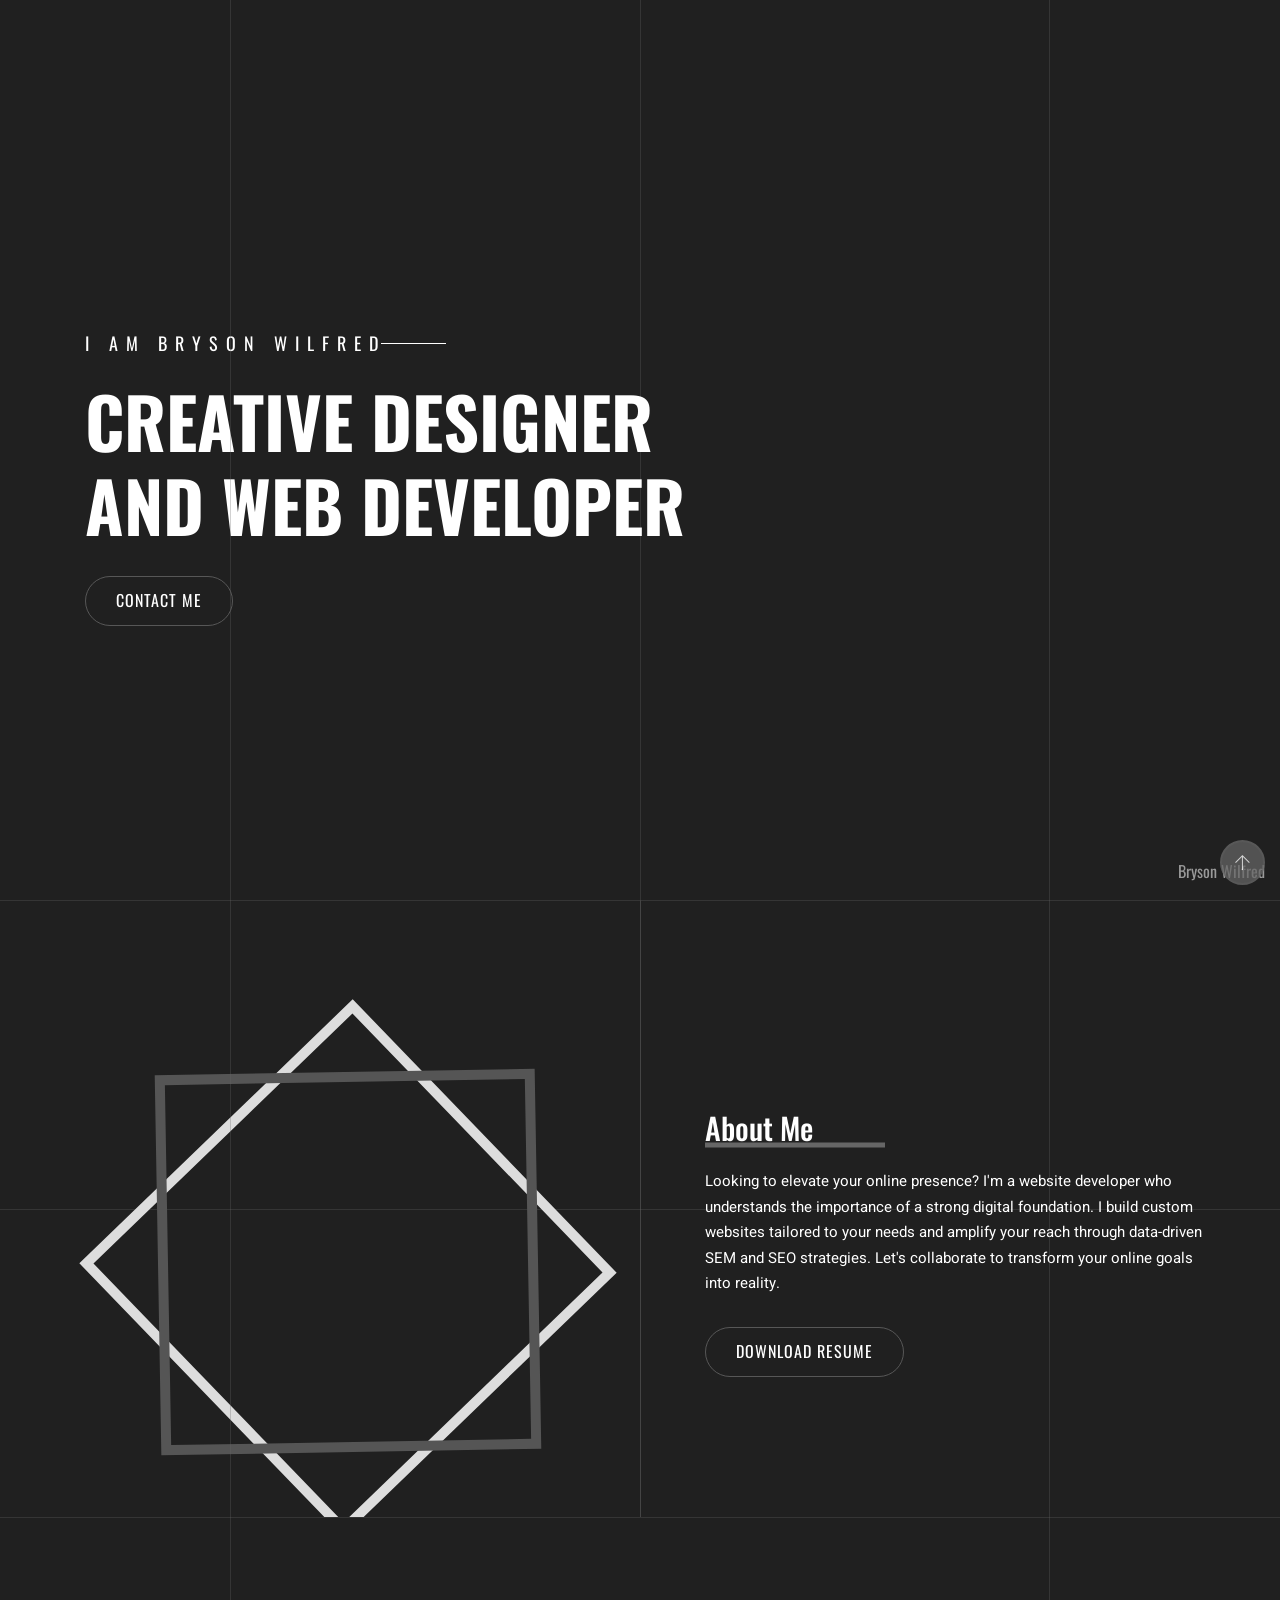
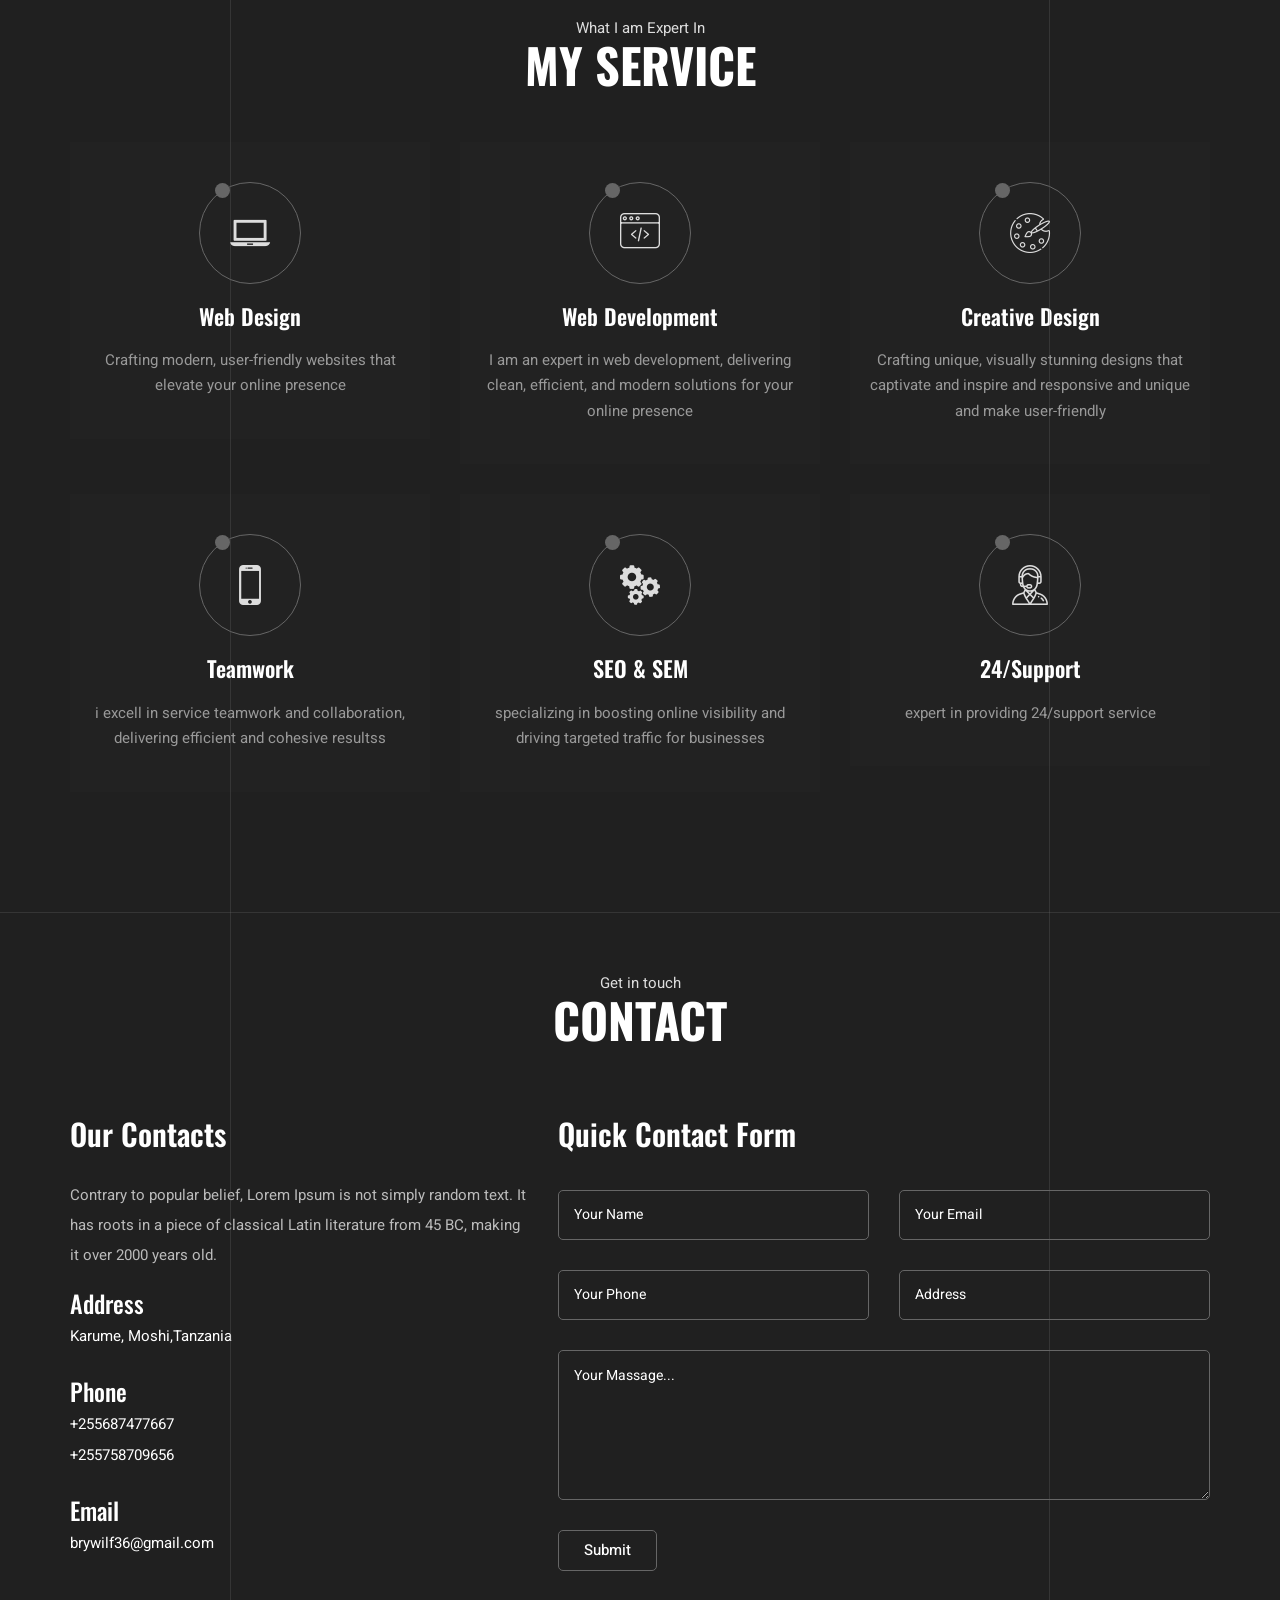
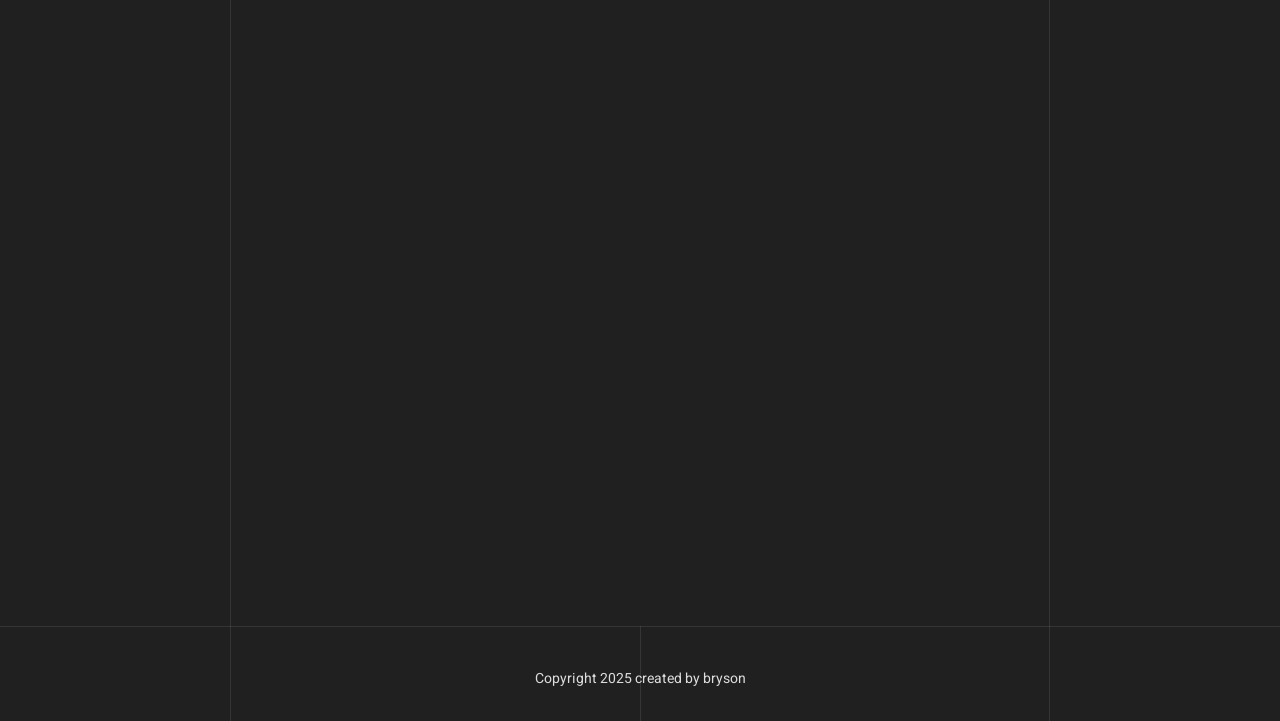
==== index.html @ abb2a500 "Add files via upload" ====
<!DOCTYPE html>
<html lang="en">

<head>
    <!-- Meta Tags -->
    <meta charset="utf-8">
    <meta http-equiv="X-UA-Compatible" content="IE=edge">
    <meta name="viewport" content="width=device-width, initial-scale=1">
    <meta name="author" content="themepresss">

    <!-- Page Title -->
    <title>Bryson Portfolio</title>

    <!-- Icon fonts -->
    <link href="assets/css/themify-icons.css" rel="stylesheet">
    <link href="assets/css/flaticon.css" rel="stylesheet">

    <!-- Bootstrap core CSS -->
    <link href="assets/css/bootstrap.min.css" rel="stylesheet">

    <!-- Plugins for this template -->
    <link href="assets/css/animate.css" rel="stylesheet">
    <link href="assets/css/owl.carousel.css" rel="stylesheet">
    <link href="assets/css/owl.theme.css" rel="stylesheet">
    <link href="assets/css/slick.css" rel="stylesheet">
    <link href="assets/css/slick-theme.css" rel="stylesheet">
    <link href="assets/css/owl.transitions.css" rel="stylesheet">
    <link href="assets/css/jquery.fancybox.css" rel="stylesheet">
    <link href="assets/css/perfect-scrollbar.css" rel="stylesheet">

    <!-- Custom styles for this template -->
    <link href="assets/css/style.css" rel="stylesheet">
    <link href="assets/css/responsive.css" rel="stylesheet">

    <!-- HTML5 shim and Respond.js for IE8 support of HTML5 elements and media queries -->
    <!--[if lt IE 9]>
    <script src="https://oss.maxcdn.com/html5shiv/3.7.3/html5shiv.min.js"></script>
    <script src="https://oss.maxcdn.com/respond/1.4.2/respond.min.js"></script>
    <![endif]-->

</head>

<body>

    <!-- start page-wrapper -->
    <div class="page-wrapper" id="home">
        <!-- start page-loader -->
        <div class="preloader">
            <div class="spinner">
                <div class="dot1"></div>
                <div class="dot2"></div>
            </div>
        </div>
     <!-- end page-loader -->

        <!-- Start header -->
       
               
        <!-- end of header -->


        <!-- start of hero -->
        <section class="hero hero-slider-wrapper hero-style-1">
            <div class="hero-slider">
                <div class="slide">
                    <div class="slider-image">
                        <img src="assets/images/slider/slide-2.jpg" alt class="slider-bg">
                    </div>
                    <div class="container">
                        <div class="row">
                            <div class="col col-md-7 col-sm-10 slide-caption">
                                <div class="slide-subtitle">
                                    <h4>I Am Bryson Wilfred</h4>
                                </div>
                                <div class="slide-title">
                                    <h2>Creative Designer and Web Developer</h2>
                                </div>
                                <div class="btns">
                                    <a href="#contact" class="theme-btn go-contact-area">Contact Me</a>
                                </div>
                            </div>
                        </div>
                    </div>
                </div>
            </div>
            <div class="copy"><p>Bryson Wilfred</p></div>
            <!--<div class="social-links">
                <ul>
                    <li><a href="#"><i class="fab fa-whatsapp"></i></a></li>
                    <li><a href="#"><i class="ti-github"></i></a></li>
                    <li><a href="#"><i class="ti-linkedin"></i></a></li>
                    <li><a href="#"><i class="ti-pinterest"></i></a></li>
                </ul>
            </div>
        -->
        </section>
        <!-- end of hero slider -->
        <!-- about-area start -->
        <div id="about" class="about-area">
            <div class="border"></div>
            <div class="container">
                <div class="about-item">
                    <div class="row">
                        <div class="col-lg-6">
                            <div class="about-img">
                                <img src="assets/images/about/img-1.jpg" alt="">
                            </div>
                        </div>
                        <div class="col-lg-6">
                            <div class="about-content">
                                <h2>About Me</h2>
                                <p>Looking to elevate your online presence? I'm a website developer who understands the importance of a strong digital foundation. I build custom websites tailored to your needs and amplify your reach through data-driven SEM and SEO strategies. Let's collaborate to transform your online goals into reality.</p>
                               
                                <a href="#" class="theme-btn">Download Resume</a>
                            </div>
                        </div>
                    </div>
                </div>
            </div>
        </div>
        <!-- about-area end --> 
        <!-- service-area start -->
        
        <!-- about-area end --> 
        <!-- service-area start -->
        <div id="service" class="service-area section-padding">
            <div class="border"></div>
            <div class="container">
                <div class="col-l2">
                    <div class="section-title section-title2 text-center">
                        <span>What I am Expert In</span>
                        <h2>My Service</h2>
                    </div>
                </div>
                <div class="row">
                    <div class="col-lg-4 col-md-6 col-sm-6">
                        <div class="service-section">
                            <div class="services-wrapper">
                                <div class="services-icon-wrapper services-icon-wrapper">
                                    <div class="service-dot">
                                       <div class="dots"></div>
                                    </div>
                                    <i class="fi flaticon-laptop"></i>
                                </div>
                                <div class="service-content">
                                    <h2>Web Design</h2>
                                    <p> Crafting modern, user-friendly websites that elevate your online presence</p>
                                </div>
                            </div>
                        </div>
                    </div>
                    <div class="col-lg-4 col-md-6 col-sm-6">
                        <div class="service-section">
                            <div class="services-wrapper">
                                <div class="services-icon-wrapper">
                                    <div class="service-dot">
                                       <div class="dots"></div>
                                    </div>
                                    <i class="fi flaticon-web-programming"></i>
                                </div>
                                <div class="service-content">
                                    <h2>Web Development</h2>
                                    <p> I am an expert in web development, delivering clean, efficient, and modern solutions for your online presence</p>
                                </div>
                            </div>
                        </div>
                    </div>
                    <div class="col-lg-4 col-md-6 col-sm-6">
                        <div class="service-section">
                            <div class="services-wrapper">
                                <div class="services-icon-wrapper">
                                    <div class="service-dot">
                                       <div class="dots"></div>
                                    </div>
                                    <i class="fi flaticon-color"></i>
                                </div>
                                <div class="service-content">
                                    <h2>Creative Design</h2>
                                    <p> Crafting unique, visually stunning designs that captivate and inspire and responsive and unique and make user-friendly</p>
                                </div>
                            </div>
                        </div>
                    </div>
                    <div class="col-lg-4 col-md-6 col-sm-6">
                        <div class="service-section">
                            <div class="services-wrapper">
                                <div class="services-icon-wrapper">
                                    <div class="service-dot">
                                       <div class="dots"></div>
                                    </div>
                                    <i class="fi flaticon-smartphone"></i>
                                </div>
                                <div class="service-content">
                                    <h2>Teamwork </h2>
                                    <p> i excell in service teamwork and collaboration, delivering efficient and cohesive resultss</p>
                                </div>
                            </div>
                        </div>
                    </div>
                    <div class="col-lg-4 col-md-6 col-sm-6">
                        <div class="service-section">
                            <div class="services-wrapper">
                                <div class="services-icon-wrapper">
                                    <div class="service-dot">
                                       <div class="dots"></div>
                                    </div>
                                    <i class="fi flaticon-settings-gears"></i>
                                </div>
                                <div class="service-content">
                                    <h2> SEO & SEM</h2>
                                    <p> specializing in boosting online visibility and driving targeted traffic for businesses</p>
                                </div>
                            </div>
                        </div>
                    </div>
                    <div class="col-lg-4 col-md-6 col-sm-6">
                        <div class="service-section">
                            <div class="services-wrapper">
                                <div class="services-icon-wrapper">
                                    <div class="service-dot">
                                       <div class="dots"></div>
                                    </div>
                                    <i class="fi flaticon-support"></i>
                                </div>
                                <div class="service-content">
                                    <h2>24/Support</h2>
                                    <p> expert in providing 24/support service </p>
                                </div>
                            </div>
                        </div>
                    </div>
                </div>
            </div>
        </div>
        <!-- service-area end -->
        <!--Start project area-->  

    
        <!--End project area--> 
        <!-- testimonial-area start -->

        <!-- testimonial-area end -->
        <!-- start pricing-section -->

        <!-- end pricing-section -->
        <!-- start blog-section -->

  
        <!-- end blog-section -->
        <!-- .contact-area start -->
       <div id="contact" class="contact-page-area section-padding go-contact-area">
           <div class="container">
                <div class="col-l2">
                    <div class="section-title section-title2 text-center">
                        <span>Get in touch</span>
                        <h2>CONTACT</h2>
                    </div>
                </div>
                <div class="row">
                    <div class="col-lg-5 col-md-5 col-sm-5">
                        <div class="contact-page-item">
                            <h2>Our Contacts</h2>
                            <p>Contrary to popular belief, Lorem Ipsum is not simply random text. It has roots in a piece of classical Latin literature from 45 BC, making it over 2000 years old.</p>
                            <div class="adress">
                                <h3>Address</h3>
                                <span>Karume, Moshi,Tanzania</span>
                            </div>
                            <div class="phone">
                                <h3>Phone</h3>
                                <span>+255687477667</span>
                                <span>+255758709656</span>
                            </div>
                            <div class="email">
                                <h3>Email</h3>
                                <span>brywilf36@gmail.com</span>
                            </div>
                        </div>
                    </div>
                    <div class="col-lg-7 col-md-7 col-sm-7">
                        <div class="contact-area contact-area-2 contact-area-3">
                            <h2>Quick Contact Form</h2>
                            <div class="contact-form">
                                
                                <form method="post" action="send_email.php" class="contact-validation-active" id="contact-form">
                                    <div class="half-col">
                                        <input type="text" name="name" id="name" class="form-control" placeholder="Your Name">
                                    </div>
                                    <div class="half-col">
                                        <input type="email" name="email" id="email" class="form-control" placeholder="Your Email">
                                    </div>
                                    <div class="half-col">
                                        <input type="text" name="phone" id="phone" class="form-control" placeholder="Your Phone">
                                    </div>
                                    <div class="half-col">
                                        <input type="text" name="address" id="address" class="form-control" placeholder="Address">
                                    </div>
                                    <div>
                                        <textarea class="form-control" name="note"  id="note" placeholder="Your Massage..."></textarea>
                                    </div>
                                    <div class="submit-btn-wrapper">
                                        <button type="submit" class="theme-btn-s3">Submit</button>
                                        <div id="loader">
                                            <i class="fa fa-refresh fa-spin fa-3x fa-fw"></i>
                                        </div>
                                    </div>
                                    <div class="clearfix error-handling-messages">
                                        <div id="success">Thank you</div>
                                        <div id="error"> Error occurred while sending email. Please try again later. </div>
                                    </div>
                                </form>
                            </div>
                        </div>
                    </div>
                </div>
                <div class="row">
                    <div class="col col-xs-12">
                        <div class="contact-map">
                            <iframe src="https://www.google.com/maps/embed?pb=!1m18!1m12!1m3!1d15932.628281824174!2d37.329285299999995!3d-3.31130645!2m3!1f0!2f0!3f0!3m2!1i1024!2i768!4f13.1!3m3!1m2!1s0x18479192e86d77bf%3A0x19ab2cac3f42b6d9!2sCloud%20Digital%20Technology!5e0!3m2!1sen!2stz!4v1742614159042!5m2!1sen!2stz" width="600" height="450" style="border:0;" allowfullscreen="" loading="lazy" referrerpolicy="no-referrer-when-downgrade"></iframe>
                        </div>
                    </div>
                </div>
            </div>
       </div>
       <!-- .contact-page-area end -->
       <!-- footer-area start -->
        <div class="footer-area text-center">
            <div class="container">
                <div class="row">
                    <div class="col-12">
                       <!-- <div class="footer-image">
                            <a href="index.html"><img src="assets/images/logo.png" alt=""></a>
                        </div>
                        -->
                    </div>
                    <div class="col-12">
                       <!-- <div class="footer-menu">
                            <ul class="d-flex " >
                                <li><a href="#"><i class="ti-twitter"></i></a></li>
                                <li><a href="#"><i class="ti-dribbble"></i></a></li>
                                <li><a href="#"><i class="ti-facebook"></i></a></li>
                                <li><a href="#"><i class="ti-linkedin"></i></a></li>
                                <li><a href="#"><i class="ti-skype"></i></a></li>
                            </ul>
                        </div>
                        -->
                    </div>
                    <div class="col-12">
                        <div class="footer-sub">
                            <p><i class="fa fa-copyright"></i>Copyright 2025<span> created by bryson</span></p>
                        </div>
                    </div>
                </div>
            </div>
        </div>
   <!-- footer-area end -->



        
    </div>
    <!-- end of page-wrapper -->



    <!-- All JavaScript files
    ================================================== -->
    <script src="assets/js/jquery.min.js"></script>
    <script src="assets/js/bootstrap.min.js"></script>
    <script src="assets/js/easing-min.js"></script>

    <!-- Plugins for this template -->
    <script src="assets/js/jquery-plugin-collection.js"></script>

    <!-- Custom script for this template -->
    <script src="assets/js/script.js"></script>

</body>

</html>
---- assets/css/themify-icons.css ----
@font-face {
	font-family: 'themify';
	src:url('../fonts/themify9f24.eot?-fvbane');
	src:url('../fonts/themifyd41d.eot?#iefix-fvbane') format('embedded-opentype'),
		url('../fonts/themify9f24.woff?-fvbane') format('woff'),
		url('../fonts/themify9f24.ttf?-fvbane') format('truetype'),
		url('../fonts/themify9f24.svg?-fvbane#themify') format('svg');
	font-weight: normal;
	font-style: normal;
}

[class^="ti-"], [class*=" ti-"] {
	font-family: 'themify';
	speak: none;
	font-style: normal;
	font-weight: normal;
	font-variant: normal;
	text-transform: none;
	line-height: 1;

	/* Better Font Rendering =========== */
	-webkit-font-smoothing: antialiased;
	-moz-osx-font-smoothing: grayscale;
}

.ti-wand:before {
	content: "\e600";
}
.ti-volume:before {
	content: "\e601";
}
.ti-user:before {
	content: "\e602";
}
.ti-unlock:before {
	content: "\e603";
}
.ti-unlink:before {
	content: "\e604";
}
.ti-trash:before {
	content: "\e605";
}
.ti-thought:before {
	content: "\e606";
}
.ti-target:before {
	content: "\e607";
}
.ti-tag:before {
	content: "\e608";
}
.ti-tablet:before {
	content: "\e609";
}
.ti-star:before {
	content: "\e60a";
}
.ti-spray:before {
	content: "\e60b";
}
.ti-signal:before {
	content: "\e60c";
}
.ti-shopping-cart:before {
	content: "\e60d";
}
.ti-shopping-cart-full:before {
	content: "\e60e";
}
.ti-settings:before {
	content: "\e60f";
}
.ti-search:before {
	content: "\e610";
}
.ti-zoom-in:before {
	content: "\e611";
}
.ti-zoom-out:before {
	content: "\e612";
}
.ti-cut:before {
	content: "\e613";
}
.ti-ruler:before {
	content: "\e614";
}
.ti-ruler-pencil:before {
	content: "\e615";
}
.ti-ruler-alt:before {
	content: "\e616";
}
.ti-bookmark:before {
	content: "\e617";
}
.ti-bookmark-alt:before {
	content: "\e618";
}
.ti-reload:before {
	content: "\e619";
}
.ti-plus:before {
	content: "\e61a";
}
.ti-pin:before {
	content: "\e61b";
}
.ti-pencil:before {
	content: "\e61c";
}
.ti-pencil-alt:before {
	content: "\e61d";
}
.ti-paint-roller:before {
	content: "\e61e";
}
.ti-paint-bucket:before {
	content: "\e61f";
}
.ti-na:before {
	content: "\e620";
}
.ti-mobile:before {
	content: "\e621";
}
.ti-minus:before {
	content: "\e622";
}
.ti-medall:before {
	content: "\e623";
}
.ti-medall-alt:before {
	content: "\e624";
}
.ti-marker:before {
	content: "\e625";
}
.ti-marker-alt:before {
	content: "\e626";
}
.ti-arrow-up:before {
	content: "\e627";
}
.ti-arrow-right:before {
	content: "\e628";
}
.ti-arrow-left:before {
	content: "\e629";
}
.ti-arrow-down:before {
	content: "\e62a";
}
.ti-lock:before {
	content: "\e62b";
}
.ti-location-arrow:before {
	content: "\e62c";
}
.ti-link:before {
	content: "\e62d";
}
.ti-layout:before {
	content: "\e62e";
}
.ti-layers:before {
	content: "\e62f";
}
.ti-layers-alt:before {
	content: "\e630";
}
.ti-key:before {
	content: "\e631";
}
.ti-import:before {
	content: "\e632";
}
.ti-image:before {
	content: "\e633";
}
.ti-heart:before {
	content: "\e634";
}
.ti-heart-broken:before {
	content: "\e635";
}
.ti-hand-stop:before {
	content: "\e636";
}
.ti-hand-open:before {
	content: "\e637";
}
.ti-hand-drag:before {
	content: "\e638";
}
.ti-folder:before {
	content: "\e639";
}
.ti-flag:before {
	content: "\e63a";
}
.ti-flag-alt:before {
	content: "\e63b";
}
.ti-flag-alt-2:before {
	content: "\e63c";
}
.ti-eye:before {
	content: "\e63d";
}
.ti-export:before {
	content: "\e63e";
}
.ti-exchange-vertical:before {
	content: "\e63f";
}
.ti-desktop:before {
	content: "\e640";
}
.ti-cup:before {
	content: "\e641";
}
.ti-crown:before {
	content: "\e642";
}
.ti-comments:before {
	content: "\e643";
}
.ti-comment:before {
	content: "\e644";
}
.ti-comment-alt:before {
	content: "\e645";
}
.ti-close:before {
	content: "\e646";
}
.ti-clip:before {
	content: "\e647";
}
.ti-angle-up:before {
	content: "\e648";
}
.ti-angle-right:before {
	content: "\e649";
}
.ti-angle-left:before {
	content: "\e64a";
}
.ti-angle-down:before {
	content: "\e64b";
}
.ti-check:before {
	content: "\e64c";
}
.ti-check-box:before {
	content: "\e64d";
}
.ti-camera:before {
	content: "\e64e";
}
.ti-announcement:before {
	content: "\e64f";
}
.ti-brush:before {
	content: "\e650";
}
.ti-briefcase:before {
	content: "\e651";
}
.ti-bolt:before {
	content: "\e652";
}
.ti-bolt-alt:before {
	content: "\e653";
}
.ti-blackboard:before {
	content: "\e654";
}
.ti-bag:before {
	content: "\e655";
}
.ti-move:before {
	content: "\e656";
}
.ti-arrows-vertical:before {
	content: "\e657";
}
.ti-arrows-horizontal:before {
	content: "\e658";
}
.ti-fullscreen:before {
	content: "\e659";
}
.ti-arrow-top-right:before {
	content: "\e65a";
}
.ti-arrow-top-left:before {
	content: "\e65b";
}
.ti-arrow-circle-up:before {
	content: "\e65c";
}
.ti-arrow-circle-right:before {
	content: "\e65d";
}
.ti-arrow-circle-left:before {
	content: "\e65e";
}
.ti-arrow-circle-down:before {
	content: "\e65f";
}
.ti-angle-double-up:before {
	content: "\e660";
}
.ti-angle-double-right:before {
	content: "\e661";
}
.ti-angle-double-left:before {
	content: "\e662";
}
.ti-angle-double-down:before {
	content: "\e663";
}
.ti-zip:before {
	content: "\e664";
}
.ti-world:before {
	content: "\e665";
}
.ti-wheelchair:before {
	content: "\e666";
}
.ti-view-list:before {
	content: "\e667";
}
.ti-view-list-alt:before {
	content: "\e668";
}
.ti-view-grid:before {
	content: "\e669";
}
.ti-uppercase:before {
	content: "\e66a";
}
.ti-upload:before {
	content: "\e66b";
}
.ti-underline:before {
	content: "\e66c";
}
.ti-truck:before {
	content: "\e66d";
}
.ti-timer:before {
	content: "\e66e";
}
.ti-ticket:before {
	content: "\e66f";
}
.ti-thumb-up:before {
	content: "\e670";
}
.ti-thumb-down:before {
	content: "\e671";
}
.ti-text:before {
	content: "\e672";
}
.ti-stats-up:before {
	content: "\e673";
}
.ti-stats-down:before {
	content: "\e674";
}
.ti-split-v:before {
	content: "\e675";
}
.ti-split-h:before {
	content: "\e676";
}
.ti-smallcap:before {
	content: "\e677";
}
.ti-shine:before {
	content: "\e678";
}
.ti-shift-right:before {
	content: "\e679";
}
.ti-shift-left:before {
	content: "\e67a";
}
.ti-shield:before {
	content: "\e67b";
}
.ti-notepad:before {
	content: "\e67c";
}
.ti-server:before {
	content: "\e67d";
}
.ti-quote-right:before {
	content: "\e67e";
}
.ti-quote-left:before {
	content: "\e67f";
}
.ti-pulse:before {
	content: "\e680";
}
.ti-printer:before {
	content: "\e681";
}
.ti-power-off:before {
	content: "\e682";
}
.ti-plug:before {
	content: "\e683";
}
.ti-pie-chart:before {
	content: "\e684";
}
.ti-paragraph:before {
	content: "\e685";
}
.ti-panel:before {
	content: "\e686";
}
.ti-package:before {
	content: "\e687";
}
.ti-music:before {
	content: "\e688";
}
.ti-music-alt:before {
	content: "\e689";
}
.ti-mouse:before {
	content: "\e68a";
}
.ti-mouse-alt:before {
	content: "\e68b";
}
.ti-money:before {
	content: "\e68c";
}
.ti-microphone:before {
	content: "\e68d";
}
.ti-menu:before {
	content: "\e68e";
}
.ti-menu-alt:before {
	content: "\e68f";
}
.ti-map:before {
	content: "\e690";
}
.ti-map-alt:before {
	content: "\e691";
}
.ti-loop:before {
	content: "\e692";
}
.ti-location-pin:before {
	content: "\e693";
}
.ti-list:before {
	content: "\e694";
}
.ti-light-bulb:before {
	content: "\e695";
}
.ti-Italic:before {
	content: "\e696";
}
.ti-info:before {
	content: "\e697";
}
.ti-infinite:before {
	content: "\e698";
}
.ti-id-badge:before {
	content: "\e699";
}
.ti-hummer:before {
	content: "\e69a";
}
.ti-home:before {
	content: "\e69b";
}
.ti-help:before {
	content: "\e69c";
}
.ti-headphone:before {
	content: "\e69d";
}
.ti-harddrives:before {
	content: "\e69e";
}
.ti-harddrive:before {
	content: "\e69f";
}
.ti-gift:before {
	content: "\e6a0";
}
.ti-game:before {
	content: "\e6a1";
}
.ti-filter:before {
	content: "\e6a2";
}
.ti-files:before {
	content: "\e6a3";
}
.ti-file:before {
	content: "\e6a4";
}
.ti-eraser:before {
	content: "\e6a5";
}
.ti-envelope:before {
	content: "\e6a6";
}
.ti-download:before {
	content: "\e6a7";
}
.ti-direction:before {
	content: "\e6a8";
}
.ti-direction-alt:before {
	content: "\e6a9";
}
.ti-dashboard:before {
	content: "\e6aa";
}
.ti-control-stop:before {
	content: "\e6ab";
}
.ti-control-shuffle:before {
	content: "\e6ac";
}
.ti-control-play:before {
	content: "\e6ad";
}
.ti-control-pause:before {
	content: "\e6ae";
}
.ti-control-forward:before {
	content: "\e6af";
}
.ti-control-backward:before {
	content: "\e6b0";
}
.ti-cloud:before {
	content: "\e6b1";
}
.ti-cloud-up:before {
	content: "\e6b2";
}
.ti-cloud-down:before {
	content: "\e6b3";
}
.ti-clipboard:before {
	content: "\e6b4";
}
.ti-car:before {
	content: "\e6b5";
}
.ti-calendar:before {
	content: "\e6b6";
}
.ti-book:before {
	content: "\e6b7";
}
.ti-bell:before {
	content: "\e6b8";
}
.ti-basketball:before {
	content: "\e6b9";
}
.ti-bar-chart:before {
	content: "\e6ba";
}
.ti-bar-chart-alt:before {
	content: "\e6bb";
}
.ti-back-right:before {
	content: "\e6bc";
}
.ti-back-left:before {
	content: "\e6bd";
}
.ti-arrows-corner:before {
	content: "\e6be";
}
.ti-archive:before {
	content: "\e6bf";
}
.ti-anchor:before {
	content: "\e6c0";
}
.ti-align-right:before {
	content: "\e6c1";
}
.ti-align-left:before {
	content: "\e6c2";
}
.ti-align-justify:before {
	content: "\e6c3";
}
.ti-align-center:before {
	content: "\e6c4";
}
.ti-alert:before {
	content: "\e6c5";
}
.ti-alarm-clock:before {
	content: "\e6c6";
}
.ti-agenda:before {
	content: "\e6c7";
}
.ti-write:before {
	content: "\e6c8";
}
.ti-window:before {
	content: "\e6c9";
}
.ti-widgetized:before {
	content: "\e6ca";
}
.ti-widget:before {
	content: "\e6cb";
}
.ti-widget-alt:before {
	content: "\e6cc";
}
.ti-wallet:before {
	content: "\e6cd";
}
.ti-video-clapper:before {
	content: "\e6ce";
}
.ti-video-camera:before {
	content: "\e6cf";
}
.ti-vector:before {
	content: "\e6d0";
}
.ti-themify-logo:before {
	content: "\e6d1";
}
.ti-themify-favicon:before {
	content: "\e6d2";
}
.ti-themify-favicon-alt:before {
	content: "\e6d3";
}
.ti-support:before {
	content: "\e6d4";
}
.ti-stamp:before {
	content: "\e6d5";
}
.ti-split-v-alt:before {
	content: "\e6d6";
}
.ti-slice:before {
	content: "\e6d7";
}
.ti-shortcode:before {
	content: "\e6d8";
}
.ti-shift-right-alt:before {
	content: "\e6d9";
}
.ti-shift-left-alt:before {
	content: "\e6da";
}
.ti-ruler-alt-2:before {
	content: "\e6db";
}
.ti-receipt:before {
	content: "\e6dc";
}
.ti-pin2:before {
	content: "\e6dd";
}
.ti-pin-alt:before {
	content: "\e6de";
}
.ti-pencil-alt2:before {
	content: "\e6df";
}
.ti-palette:before {
	content: "\e6e0";
}
.ti-more:before {
	content: "\e6e1";
}
.ti-more-alt:before {
	content: "\e6e2";
}
.ti-microphone-alt:before {
	content: "\e6e3";
}
.ti-magnet:before {
	content: "\e6e4";
}
.ti-line-double:before {
	content: "\e6e5";
}
.ti-line-dotted:before {
	content: "\e6e6";
}
.ti-line-dashed:before {
	content: "\e6e7";
}
.ti-layout-width-full:before {
	content: "\e6e8";
}
.ti-layout-width-default:before {
	content: "\e6e9";
}
.ti-layout-width-default-alt:before {
	content: "\e6ea";
}
.ti-layout-tab:before {
	content: "\e6eb";
}
.ti-layout-tab-window:before {
	content: "\e6ec";
}
.ti-layout-tab-v:before {
	content: "\e6ed";
}
.ti-layout-tab-min:before {
	content: "\e6ee";
}
.ti-layout-slider:before {
	content: "\e6ef";
}
.ti-layout-slider-alt:before {
	content: "\e6f0";
}
.ti-layout-sidebar-right:before {
	content: "\e6f1";
}
.ti-layout-sidebar-none:before {
	content: "\e6f2";
}
.ti-layout-sidebar-left:before {
	content: "\e6f3";
}
.ti-layout-placeholder:before {
	content: "\e6f4";
}
.ti-layout-menu:before {
	content: "\e6f5";
}
.ti-layout-menu-v:before {
	content: "\e6f6";
}
.ti-layout-menu-separated:before {
	content: "\e6f7";
}
.ti-layout-menu-full:before {
	content: "\e6f8";
}
.ti-layout-media-right-alt:before {
	content: "\e6f9";
}
.ti-layout-media-right:before {
	content: "\e6fa";
}
.ti-layout-media-overlay:before {
	content: "\e6fb";
}
.ti-layout-media-overlay-alt:before {
	content: "\e6fc";
}
.ti-layout-media-overlay-alt-2:before {
	content: "\e6fd";
}
.ti-layout-media-left-alt:before {
	content: "\e6fe";
}
.ti-layout-media-left:before {
	content: "\e6ff";
}
.ti-layout-media-center-alt:before {
	content: "\e700";
}
.ti-layout-media-center:before {
	content: "\e701";
}
.ti-layout-list-thumb:before {
	content: "\e702";
}
.ti-layout-list-thumb-alt:before {
	content: "\e703";
}
.ti-layout-list-post:before {
	content: "\e704";
}
.ti-layout-list-large-image:before {
	content: "\e705";
}
.ti-layout-line-solid:before {
	content: "\e706";
}
.ti-layout-grid4:before {
	content: "\e707";
}
.ti-layout-grid3:before {
	content: "\e708";
}
.ti-layout-grid2:before {
	content: "\e709";
}
.ti-layout-grid2-thumb:before {
	content: "\e70a";
}
.ti-layout-cta-right:before {
	content: "\e70b";
}
.ti-layout-cta-left:before {
	content: "\e70c";
}
.ti-layout-cta-center:before {
	content: "\e70d";
}
.ti-layout-cta-btn-right:before {
	content: "\e70e";
}
.ti-layout-cta-btn-left:before {
	content: "\e70f";
}
.ti-layout-column4:before {
	content: "\e710";
}
.ti-layout-column3:before {
	content: "\e711";
}
.ti-layout-column2:before {
	content: "\e712";
}
.ti-layout-accordion-separated:before {
	content: "\e713";
}
.ti-layout-accordion-merged:before {
	content: "\e714";
}
.ti-layout-accordion-list:before {
	content: "\e715";
}
.ti-ink-pen:before {
	content: "\e716";
}
.ti-info-alt:before {
	content: "\e717";
}
.ti-help-alt:before {
	content: "\e718";
}
.ti-headphone-alt:before {
	content: "\e719";
}
.ti-hand-point-up:before {
	content: "\e71a";
}
.ti-hand-point-right:before {
	content: "\e71b";
}
.ti-hand-point-left:before {
	content: "\e71c";
}
.ti-hand-point-down:before {
	content: "\e71d";
}
.ti-gallery:before {
	content: "\e71e";
}
.ti-face-smile:before {
	content: "\e71f";
}
.ti-face-sad:before {
	content: "\e720";
}
.ti-credit-card:before {
	content: "\e721";
}
.ti-control-skip-forward:before {
	content: "\e722";
}
.ti-control-skip-backward:before {
	content: "\e723";
}
.ti-control-record:before {
	content: "\e724";
}
.ti-control-eject:before {
	content: "\e725";
}
.ti-comments-smiley:before {
	content: "\e726";
}
.ti-brush-alt:before {
	content: "\e727";
}
.ti-youtube:before {
	content: "\e728";
}
.ti-vimeo:before {
	content: "\e729";
}
.ti-twitter:before {
	content: "\e72a";
}
.ti-time:before {
	content: "\e72b";
}
.ti-tumblr:before {
	content: "\e72c";
}
.ti-skype:before {
	content: "\e72d";
}
.ti-share:before {
	content: "\e72e";
}
.ti-share-alt:before {
	content: "\e72f";
}
.ti-rocket:before {
	content: "\e730";
}
.ti-pinterest:before {
	content: "\e731";
}
.ti-new-window:before {
	content: "\e732";
}
.ti-microsoft:before {
	content: "\e733";
}
.ti-list-ol:before {
	content: "\e734";
}
.ti-linkedin:before {
	content: "\e735";
}
.ti-layout-sidebar-2:before {
	content: "\e736";
}
.ti-layout-grid4-alt:before {
	content: "\e737";
}
.ti-layout-grid3-alt:before {
	content: "\e738";
}
.ti-layout-grid2-alt:before {
	content: "\e739";
}
.ti-layout-column4-alt:before {
	content: "\e73a";
}
.ti-layout-column3-alt:before {
	content: "\e73b";
}
.ti-layout-column2-alt:before {
	content: "\e73c";
}
.ti-instagram:before {
	content: "\e73d";
}
.ti-google:before {
	content: "\e73e";
}
.ti-github:before {
	content: "\e73f";
}
.ti-flickr:before {
	content: "\e740";
}
.ti-facebook:before {
	content: "\e741";
}
.ti-dropbox:before {
	content: "\e742";
}
.ti-dribbble:before {
	content: "\e743";
}
.ti-apple:before {
	content: "\e744";
}
.ti-android:before {
	content: "\e745";
}
.ti-save:before {
	content: "\e746";
}
.ti-save-alt:before {
	content: "\e747";
}
.ti-yahoo:before {
	content: "\e748";
}
.ti-wordpress:before {
	content: "\e749";
}
.ti-vimeo-alt:before {
	content: "\e74a";
}
.ti-twitter-alt:before {
	content: "\e74b";
}
.ti-tumblr-alt:before {
	content: "\e74c";
}
.ti-trello:before {
	content: "\e74d";
}
.ti-stack-overflow:before {
	content: "\e74e";
}
.ti-soundcloud:before {
	content: "\e74f";
}
.ti-sharethis:before {
	content: "\e750";
}
.ti-sharethis-alt:before {
	content: "\e751";
}
.ti-reddit:before {
	content: "\e752";
}
.ti-pinterest-alt:before {
	content: "\e753";
}
.ti-microsoft-alt:before {
	content: "\e754";
}
.ti-linux:before {
	content: "\e755";
}
.ti-jsfiddle:before {
	content: "\e756";
}
.ti-joomla:before {
	content: "\e757";
}
.ti-html5:before {
	content: "\e758";
}
.ti-flickr-alt:before {
	content: "\e759";
}
.ti-email:before {
	content: "\e75a";
}
.ti-drupal:before {
	content: "\e75b";
}
.ti-dropbox-alt:before {
	content: "\e75c";
}
.ti-css3:before {
	content: "\e75d";
}
.ti-rss:before {
	content: "\e75e";
}
.ti-rss-alt:before {
	content: "\e75f";
}
---- assets/css/flaticon.css ----
/*
  	Flaticon icon font: Flaticon
  	Creation date: 28/01/2019 13:25
  	*/
@font-face {
  font-family: "Flaticon";
  src: url("../fonts/Flaticon.eot");
  src: url("../fonts/Flaticond41d.eot?#iefix") format("embedded-opentype"),
       url("../fonts/Flaticon.woff") format("woff"),
       url("../fonts/Flaticon.ttf") format("truetype"),
       url("../fonts/Flaticon.svg#Flaticon") format("svg");
  font-weight: normal;
  font-style: normal;
}

@media screen and (-webkit-min-device-pixel-ratio:0) {
  @font-face {
    font-family: "Flaticon";
    src: url("../fonts/Flaticon.svg#Flaticon") format("svg");
  }
}

[class^="flaticon-"]:before, [class*=" flaticon-"]:before,
[class^="flaticon-"]:after, [class*=" flaticon-"]:after {
    font-family: Flaticon;
    font-size: 40px;
    font-style: normal;
}

.flaticon-laptop:before { content: "\f100"; }
.flaticon-web-programming:before { content: "\f101"; }
.flaticon-color:before { content: "\f102"; }
.flaticon-smartphone:before { content: "\f103"; }
.flaticon-settings-gears:before { content: "\f104"; }
.flaticon-support:before { content: "\f105"; }
.flaticon-placeholder:before { content: "\f106"; }
.flaticon-call:before { content: "\f107"; }
.flaticon-letter:before { content: "\f108"; }
.flaticon-left-quote:before { content: "\f109"; }
.flaticon-right-quote:before { content: "\f10a"; }
.flaticon-quotation-mark:before { content: "\f10b"; }
.flaticon-play-button:before { content: "\f10c"; }
---- assets/css/perfect-scrollbar.css ----
/*
 * Container style
 */
.ps {
  overflow: hidden !important;
  overflow-anchor: none;
  -ms-overflow-style: none;
  touch-action: auto;
  -ms-touch-action: auto;
}

/*
 * Scrollbar rail styles
 */
.ps__rail-x {
  display: none;
  opacity: 0;
  transition: background-color .2s linear, opacity .2s linear;
  -webkit-transition: background-color .2s linear, opacity .2s linear;
  height: 15px;
  /* there must be 'bottom' or 'top' for ps__rail-x */
  bottom: 0px;
  /* please don't change 'position' */
  position: absolute;
}

.ps__rail-y {
  display: none;
  opacity: 0;
  transition: background-color .2s linear, opacity .2s linear;
  -webkit-transition: background-color .2s linear, opacity .2s linear;
  width: 15px;
  /* there must be 'right' or 'left' for ps__rail-y */
  right: 0;
  /* please don't change 'position' */
  position: absolute;
}

.ps--active-x > .ps__rail-x,
.ps--active-y > .ps__rail-y {
  display: block;
  background-color: transparent;
}

.ps:hover > .ps__rail-x,
.ps:hover > .ps__rail-y,
.ps--focus > .ps__rail-x,
.ps--focus > .ps__rail-y,
.ps--scrolling-x > .ps__rail-x,
.ps--scrolling-y > .ps__rail-y {
  opacity: 0.6;
}

.ps .ps__rail-x:hover,
.ps .ps__rail-y:hover,
.ps .ps__rail-x:focus,
.ps .ps__rail-y:focus,
.ps .ps__rail-x.ps--clicking,
.ps .ps__rail-y.ps--clicking {
  background-color: #eee;
  opacity: 0.9;
}

/*
 * Scrollbar thumb styles
 */
.ps__thumb-x {
  background-color: #aaa;
  border-radius: 6px;
  transition: background-color .2s linear, height .2s ease-in-out;
  -webkit-transition: background-color .2s linear, height .2s ease-in-out;
  height: 6px;
  /* there must be 'bottom' for ps__thumb-x */
  bottom: 2px;
  /* please don't change 'position' */
  position: absolute;
}

.ps__thumb-y {
  background-color: #aaa;
  border-radius: 6px;
  transition: background-color .2s linear, width .2s ease-in-out;
  -webkit-transition: background-color .2s linear, width .2s ease-in-out;
  width: 6px;
  /* there must be 'right' for ps__thumb-y */
  right: 2px;
  /* please don't change 'position' */
  position: absolute;
}

.ps__rail-x:hover > .ps__thumb-x,
.ps__rail-x:focus > .ps__thumb-x,
.ps__rail-x.ps--clicking .ps__thumb-x {
  background-color: #999;
  height: 11px;
}

.ps__rail-y:hover > .ps__thumb-y,
.ps__rail-y:focus > .ps__thumb-y,
.ps__rail-y.ps--clicking .ps__thumb-y {
  background-color: #999;
  width: 11px;
}

/* MS supports */
@supports (-ms-overflow-style: none) {
  .ps {
    overflow: auto !important;
  }
}

@media screen and (-ms-high-contrast: active), (-ms-high-contrast: none) {
  .ps {
    overflow: auto !important;
  }
}
---- assets/css/style.css ----
/*============================================================
[Master Stylesheet]
Theme Name:     Payra
Version:        1.0.0
Author:         themepresss
URL:            https://themeforest.net/user/themepresss
=========================================================*/
/*=======================================================
TABLE OF CONTENTS:

0.1  Theme Reset Style
0.2  header-style
0.3  hero slider
0.4  hero-style-1
0.5  about-area
0.6  service-area
0.7  protfolio-section
0.8  testimonial-area
0.9  pricing-section
1.0  blog-section
1.1  contact-area
1.2  footer-area


/*---------------------------
	Fonts
----------------------------*/
@import url("https://fonts.googleapis.com/css?family=Heebo:300,400,500|Oswald:300,400,500,700");
/*--------------------------------------------------------------
#0.1    Theme Reset Style
--------------------------------------------------------------*/
html {
  font-size: 15px;
}

body {
  font-family: "Heebo", sans-serif;
  background-color: #202020;
  font-size: 15px;
  font-size: 1rem;
  -webkit-font-smoothing: antialiased;
  overflow-x: hidden;
}

@media (max-width: 767px) {
  body {
    font-size: 14px;
  }
}

p {
  color: #999;
  line-height: 1.7em;
}

h1,
h2,
h3,
h4,
h5,
h6 {
  font-family: "Oswald", sans-serif;
  color: #2a2a2a;
}

ul {
  padding-left: 0;
  margin: 0;
}

a {
  text-decoration: none;
  -webkit-transition: all 0.2s;
  -moz-transition: all 0.2s;
  -o-transition: all 0.2s;
  -ms-transition: all 0.2s;
  transition: all 0.2s;
}

a:hover,
a:focus {
  text-decoration: none;
}

img {
  max-width: 100%;
}

.owl-carousel .owl-item img {
  width: auto;
}

button:focus {
  outline: none;
}

/*--------------------------------------------------------------
#0.2   Global Elements
--------------------------------------------------------------*/
.page-wrapper {
  position: relative;
  overflow: hidden;
}
.border{
  position: absolute;
  left: 50%;
  top: 0;
  width: 1px;
  height: 100%;
  background:rgba(102,102,102,.3);
  z-index: -1;
}
.page-wrapper:before{
  content: "";
  position: absolute;
  left: 18%;
  top: 0;
  width: 1px;
  height: 100%;
  background:rgba(102,102,102,.3);
  z-index: 99;
}
.page-wrapper:after{
  content: "";
  position: absolute;
  right: 18%;
  top: 0;
  width: 1px;
  height: 100%;
  background:rgba(102,102,102,.3);
}
.box-style {
  padding: 0 60px;
}

@media (max-width: 1199px) {
  .box-style {
    padding: 0 35px;
  }
}

@media (max-width: 991px) {
  .box-style {
    padding: 0 20px;
  }
}

@media (max-width: 767px) {
  .box-style {
    padding: 0 10px;
  }
}

.wow {
  visibility: hidden;
}

.fi:before {
  margin: 0;
}

.section-padding {
  padding: 100px 0;
}

@media (max-width: 991px) {
  .section-padding {
    padding: 100px 0;
  }
}

@media (max-width: 767px) {
  .section-padding {
    padding: 90px 0;
  }
}

.mr-bt-0 {
  margin-bottom: 0 !important;
}

.section-title h2 {
    font-size: 48px;
    font-size: 3.2rem;
    font-weight: bold;
    position: relative;
    text-transform: uppercase;
    margin: 0.31em 0 0;
    color: ;
    color: #fff;
    margin-bottom: 50px;
    margin-top: 0;
}

.section-title span {
    color: #ddd;
    margin-bottom: 10px;
}



.theme-btn{
  font-family: "Oswald", sans-serif;
  height: 50px;
  line-height: 47px;
  font-size: 16px;
  font-size: 1.06667rem;
  color: #fff;
  border: 1px solid rgba(102,102,102,.8);
  padding: 0 30px;
  text-transform: uppercase;
  letter-spacing: 1px;
  display: inline-block;
  border-radius: 50px;
  -webkit-transition: all 0.3s;
  -moz-transition: all 0.3s;
  -o-transition: all 0.3s;
  -ms-transition: all 0.3s;
  transition: all 0.3s;
}
.theme-btn:hover{
  background: #ddd;
  color:#333;
}
/*** back to top **/
.back-to-top {
  background-color: rgba(102, 102, 102, 0.9);
  width: 45px;
  height: 45px;
  line-height: 45px;
  border: 2px solid #666;
  border-radius: 45px;
  text-align: center;
  display: none;
  position: fixed;
  z-index: 999;
  right: 15px;
  bottom: 15px;
  -webkit-transition: all 0.2s;
  -moz-transition: all 0.2s;
  -o-transition: all 0.2s;
  -ms-transition: all 0.2s;
  transition: all 0.2s;
}

@media (max-width: 991px) {
  .back-to-top {
    width: 35px;
    height: 35px;
    line-height: 35px;
  }
}

.back-to-top:hover {
  background-color: #333;
}

.back-to-top i {
  font-size: 18px;
  font-size: 1.125rem;
  color: #fff;
  position: absolute;
  left: 50%;
  top: 50%;
  -webkit-transform: translate(-50%, -50%);
  -moz-transform: translate(-50%, -50%);
  -o-transform: translate(-50%, -50%);
  -ms-transform: translate(-50%, -50%);
  transform: translate(-50%, -50%);
}

/*--------------------------------------------------------------
 header
--------------------------------------------------------------*/
.site-header {
  /* navigation open and close btn hide for width screen */
  /* style for navigation less than 992px */
  /*navbar collaps less then 992px*/
  /*** cart-search-contact ***/
}

.site-header .navigation {
  background-color: transparent;
  margin-bottom: 0;
  border: 0;
  -webkit-border-radius: 0;
  -moz-border-radius: 0;
  -o-border-radius: 0;
  -ms-border-radius: 0;
  border-radius: 0;
}

.site-header .navigation > .container {
  position: relative;
}

.site-header .navigation .navbar-brand {
    height: auto;
    padding: 9px 15px 8px;
}

.site-header #navbar {
  font-family: "Oswald", sans-serif;
  text-transform: uppercase;
  -webkit-transition: all 0.5s;
  -moz-transition: all 0.5s;
  -o-transition: all 0.5s;
  -ms-transition: all 0.5s;
  transition: all 0.5s;
  /*** mega-menu style ***/
}

.site-header #navbar > ul li a:focus {
  text-decoration: none;
}

@media screen and (min-width: 992px) {
  .site-header #navbar {
    /*** hover effect ***/
  }
  .site-header #navbar li {
    position: relative;
  }
  .site-header #navbar > ul > li > a {
    font-size: 16px;
    font-size: 1.06667rem;
  }
  .site-header #navbar > ul .sub-menu {
    background-color: #fff;
    width: 250px;
    border-top: 2px solid #ddd;
    position: absolute;
    left: 0;
    top: 130%;
    z-index: 10;
    visibility: hidden;
    opacity: 0;
    -webkit-transition: all 0.3s;
    -moz-transition: all 0.3s;
    -o-transition: all 0.3s;
    -ms-transition: all 0.3s;
    transition: all 0.3s;
  }
  .site-header #navbar > ul > li .sub-menu li {
    border-bottom: 1px solid #ececec;
  }
  .site-header #navbar > ul > li .sub-menu a {
    font-size: 15px;
    font-size: 1rem;
    display: block;
    padding: 12px 20px;
  }
  .site-header #navbar > ul > li > .sub-menu .sub-menu {
    left: 110%;
    top: 0;
  }
  .site-header #navbar > ul > li > .sub-menu > .menu-item-has-children > a {
    position: relative;
  }
  .site-header #navbar > ul > li > .sub-menu > .menu-item-has-children > a:before {
    font-family: "themify";
    content: "\e64b";
    font-size: 11px;
    font-size: 0.73333rem;
    position: absolute;
    right: 15px;
    top: 50%;
    -webkit-transform: translateY(-50%);
    -moz-transform: translateY(-50%);
    -o-transform: translateY(-50%);
    -ms-transform: translateY(-50%);
    transform: translateY(-50%);
  }
  .site-header #navbar > ul > li:hover > .sub-menu {
    top: 100%;
    visibility: visible;
    opacity: 1;
  }
  .site-header #navbar .sub-menu > li:hover > .sub-menu {
    left: 100%;
    visibility: visible;
    opacity: 1;
  }
}

@media (max-width: 991px) {
  .site-header #navbar > ul > li a {
    display: block;
    font-size: 14px;
    font-size: 0.93333rem;
  }
  .site-header #navbar > ul > li .sub-menu li {
    border-bottom: 1px solid #e6e6e6;
  }
  .site-header #navbar > ul .sub-menu > li:last-child {
    border-bottom: 0;
  }
  .site-header #navbar > ul > li > .sub-menu a {
    padding: 8px 15px 8px 45px;
  }
  .site-header #navbar > ul > li > .sub-menu .sub-menu a {
    padding: 8px 15px 8px 65px;
  }
  .site-header #navbar > ul .menu-item-has-children > a {
    position: relative;
  }
  .site-header #navbar > ul .menu-item-has-children > a:before {
    font-family: "themify";
    content: "\e64b";
    font-size: 11px;
    font-size: 0.73333rem;
    position: absolute;
    right: 15px;
    top: 50%;
    -webkit-transform: translateY(-50%);
    -moz-transform: translateY(-50%);
    -o-transform: translateY(-50%);
    -ms-transform: translateY(-50%);
    transform: translateY(-50%);
  }
}

@media screen and (min-width: 992px) {
  .site-header #navbar {
    /*** hover effect ***/
  }
  .site-header #navbar .has-mega-menu {
    position: static;
  }
  .site-header #navbar .mega-menu,
  .site-header #navbar .half-mega-menu {
    background-color: #fff;
    padding: 20px;
    border-top: 2px solid #ddd;
    position: absolute;
    right: 0;
    top: 120%;
    z-index: 10;
    visibility: hidden;
    opacity: 0;
    -webkit-transition: all 0.3s;
    -moz-transition: all 0.3s;
    -o-transition: all 0.3s;
    -ms-transition: all 0.3s;
    transition: all 0.3s;
  }
  .site-header #navbar .mega-menu {
    width: 1140px;
    right: 15px;
  }
  .site-header #navbar .half-mega-menu {
    width: 585px;
  }
  .site-header #navbar .mega-menu-box-title {
    font-size: 14px;
    font-size: 0.93333rem;
    text-transform: uppercase;
    font-weight: bold;
    display: block;
    padding-bottom: 7px;
    margin-bottom: 7px;
    border-bottom: 1px solid #e6e6e6;
  }
  .site-header #navbar .mega-menu-list-holder li a {
    font-size: 14px;
    font-size: 0.93333rem;
    display: block;
    padding: 7px 8px;
    margin-left: -8px;
  }
  .site-header #navbar .has-mega-menu:hover > ul {
    top: 100%;
    visibility: visible;
    opacity: 1;
  }
}

@media (max-width: 1199px) {
  .site-header #navbar > ul .mega-menu {
    width: 950px;
    right: 15px;
  }
  .site-header #navbar > ul .half-mega-menu {
    width: 485px;
  }
}

@media (max-width: 991px) {
  .site-header #navbar > ul .mega-menu,
  .site-header #navbar > ul .half-mega-menu {
    width: auto;
  }
  .site-header #navbar > ul .mega-menu .row,
  .site-header #navbar > ul .half-mega-menu .row {
    margin: 0;
  }
  .site-header #navbar .mega-menu-content > .row > .col {
    margin-bottom: 25px;
  }
}

@media (max-width: 991px) {
  .site-header #navbar .mega-menu .mega-menu-list-holder a {
    padding: 5px 15px 5px 40px;
  }
  .site-header #navbar .mega-menu .mega-menu-box-title {
    font-size: 14px;
    font-size: 0.93333rem;
    text-transform: uppercase;
    display: block;
    border-bottom: 1px dotted #b3b3b3;
    padding: 0 0 4px 5px;
    margin: 0 25px 8px 25px;
  }
}

@media screen and (min-width: 992px) {
  .site-header .navbar-header .open-btn {
    display: none;
  }
  .site-header #navbar .close-navbar {
    display: none;
  }
}

@media (max-width: 991px) {
  .site-header {
    /* class for show hide navigation */
  }
  .site-header .container {
    width: 100%;
  }
.site-header .navbar-header button {
    background-color: #000;
    width: 40px;
    height: 35px;
    border: 0;
    padding: 5px 10px;
    -webkit-border-radius: 3px;
    -moz-border-radius: 3px;
    -o-border-radius: 3px;
    -ms-border-radius: 3px;
    border-radius: 3px;
    outline: 0;
    position: absolute;
    right: 15px;
    top: 6px;
    z-index: 20;
}
  .site-header .navbar-header button span {
    background-color: #fff;
    display: block;
    height: 2px;
    margin-bottom: 5px;
  }
  .site-header .navbar-header button span:last-child {
    margin: 0;
  }
  .site-header #navbar {
    background: #fff;
    display: block !important;
    width: 280px;
    height: 100% !important;
    margin: 0;
    padding: 0;
    border-left: 1px solid #cccccc;
    border-right: 1px solid #cccccc;
    position: fixed;
    right: -300px;
    top: 0;
    z-index: 100;
  }
  .site-header #navbar ul a {
    color: #000;
  }
  .site-header #navbar ul a:hover,
  .site-header #navbar ul li.current a {
    color: #ddd;
  }
  .site-header #navbar .navbar-nav {
    height: 100%;
    overflow: auto;
  }
.site-header #navbar .close-navbar {
    background-color: #000;
    width: 40px;
    height: 40px;
    color: #fff;
    border: 0;
    -webkit-border-radius: 50%;
    -moz-border-radius: 50%;
    -o-border-radius: 50%;
    -ms-border-radius: 50%;
    border-radius: 50%;
    outline: none;
    position: absolute;
    left: -18px;
    top: 10px;
    z-index: 112;
}

  .site-header #navbar > ul > li > a {
    padding: 10px 15px 10px 35px;
  }
  .site-header .slideInn {
    right: 0 !important;
  }
}

@media (max-width: 767px) {
  .site-header .navbar-header .navbar-brand {
    font-size: 24px;
  }
  .site-header #navbar .navbar-nav {
    margin: 0;
  }
}

@media (max-width: 991px) {
  .site-header .navbar-collapse.collapse {
    display: none;
  }
  .site-header .navbar-collapse.collapse.in {
    display: block;
  }
  .site-header .navbar-header .collapse,
  .site-header .navbar-toggle {
    display: block;
  }
  .site-header .navbar-header {
    float: none;
  }
  .site-header .navbar-right {
    float: none;
  }
  .site-header .navbar-nav {
    float: none;
  }
  .site-header .navbar-nav > li {
    float: none;
  }
}


/*******************************************
0.2	header-style 1
*******************************************/
.header-style-1 {
  /*** .cart-search-contact ***/
}

@media screen and (min-width: 992px) {
.header-style-1 {
    position: absolute;
    width: 100%;
    z-index: 99;
    border-bottom: 1px solid rgba(102,102,102,.3);
}
  .header-style-1 ul {
    list-style: none;
  }
  .header-style-1 .navigation-holder {
    background: #191919;
    width: 500px;
    height: 100% !important;
    padding: 65px 55px;
    position: fixed;
    right: -520px;
    top: 0;
    z-index: 99999;
  }
  .header-style-1 .navigation-holder > ul {
    float: none;
    height: 100%;
    overflow: auto;
  }
  .header-style-1 #navbar > ul {
    width: 100%;
    height: 100%;
  }
  .header-style-1 #navbar > ul > li {
    float: none;
  }
  .header-style-1 #navbar > ul li a {
    text-transform: uppercase;
  }
  .header-style-1 #navbar > ul li a,
  .header-style-1 #navbar > ul > li .sub-menu a {
    font-size: 16px;
    font-size: 1.06667rem;
    color: #fff;
    padding: 15px;
  }
  .header-style-1 #navbar > ul > li .sub-menu a {
    text-transform: none;
    font-weight: 300;
  }
  .header-style-1 #navbar > ul > li .sub-menu a:hover {
    color: #ddd;
  }
  .header-style-1 #navbar > ul li a {
    padding: 20px 15px;
  }
  .header-style-1 #navbar > ul .sub-menu {
    background-color: transparent;
    width: auto;
    height: 0;
    border-top: 0;
    position: static;
    left: 0;
    top: 0;
    z-index: 10;
    visibility: hidden;
    opacity: 0;
    padding-left: 20px;
    -webkit-transition: all 0.3s;
    -moz-transition: all 0.3s;
    -o-transition: all 0.3s;
    -ms-transition: all 0.3s;
    transition: all 0.3s;
  }
  .header-style-1 #navbar > ul .sub-menu.open-submenu {
    height: auto !important;
    visibility: visible !important;
    opacity: 1 !important;
  }
  .header-style-1 #navbar > ul > li .sub-menu li {
    border-bottom: 0;
  }
  .header-style-1 #navbar > ul > li:hover > .sub-menu {
    top: auto;
    visibility: hidden;
    opacity: 0;
  }
  .header-style-1 #navbar > ul .sub-menu > li:hover > .sub-menu {
    left: auto;
    visibility: hidden;
    opacity: 0;
  }
.header-style-1 .close-navbar-2 {
    background-color: #000;
    width: 40px;
    height: 40px;
    color: #fff;
    border: 0;
    border-radius: 50%;
    outline: none;
    position: absolute;
    left: -18px;
    top: 10px;
    z-index: 20;
}
  .header-style-1 #navbar > ul .menu-item-has-children > a:before {
    font-family: "themify";
    content: "\e64b";
    font-size: 11px;
    font-size: 0.6875rem;
    position: absolute;
    right: 15px;
    top: 50%;
    -webkit-transform: translateY(-50%);
    -moz-transform: translateY(-50%);
    -o-transform: translateY(-50%);
    -ms-transform: translateY(-50%);
    transform: translateY(-50%);
  }
}

@media (max-width: 991px) {
  .header-style-1 .close-navbar-2 {
    display: none;
  }
}

.header-style-1 .navigation {
  padding: 12px 0;
}

@media (max-width: 767px) {
  .header-style-1 .navigation {
    padding: 0;
  }
}

.header-style-1 .menu-info {
  position: absolute;
  left: 50%;
  top: 50%;
  -webkit-transform: translate(-50%, -50%);
  -moz-transform: translate(-50%, -50%);
  -o-transform: translate(-50%, -50%);
  -ms-transform: translate(-50%, -50%);
  transform: translate(-50%, -50%);
}

@media (max-width: 767px) {
  .header-style-1 .menu-info {
    display: none;
  }
}

.header-style-1 .menu-info ul {
  overflow: hidden;
  list-style: none;
}

.header-style-1 .menu-info ul li {
  font-size: 18px;
  font-size: 1.2rem;
  padding-bottom: 2px;
  float: left;
  line-height: 1em;
}

@media (max-width: 991px) {
  .header-style-1 .menu-info ul li {
    font-size: 16px;
    font-size: 1.06667rem;
    padding-bottom: 2px;
  }
}

.header-style-1 .menu-info ul > li + li {
  margin-left: 35px;
}

@media (max-width: 991px) {
  .header-style-1 .menu-info ul > li + li {
    margin-left: 25px;
  }
}

.header-style-1 .menu-info ul .fi {
  position: relative;
  top: 3px;
  display: inline-block;
  padding-right: 3px;
}

@media (max-width: 991px) {
  .header-style-1 .menu-info ul .fi {
    top: 2px;
  }
}

.header-style-1 .menu-info ul .fi:before {
  font-size: 22px;
  font-size: 1.46667rem;
  color: #ddd;
}

@media (max-width: 991px) {
  .header-style-1 .menu-info ul .fi:before {
    font-size: 20px;
    font-size: 1.33333rem;
  }
}

.header-style-1 .menu-open-btn-holder {
  background-color: #191919;
  width: 45px;
  height: 45px;
  position: absolute;
  right: 15px;
  top: 22px;
}

@media (max-width: 991px) {
  .header-style-1 .menu-open-btn-holder {
    display: none;
  }
}

.header-style-1 .menu-open-btn-holder button {
  background: transparent;
  width: 100%;
  height: 100%;
  border: 0;
  outline: 0;
}

.header-style-1 .menu-open-btn-holder button span {
  background-color: #fff;
  width: 27px;
  height: 2px;
  position: absolute;
  top: 12px;
  left: 9px;
}

.header-style-1 .menu-open-btn-holder button > span:nth-child(2) {
  top: 22px;
}

.header-style-1 .menu-open-btn-holder button > span:nth-child(3) {
  width: 18px;
  top: 32px;
}

@media (max-width: 991px) {
  .header-style-1 .navbar-header button {
    top: 25px;
  }
}


.header-style-1 .navigation-holder.open-navigation-menu {
  right: 0;
}

.header-style-1 a img{
    width: 100%;
}
.header-style-1 .home a {
    position: relative;
    width: 100%;
    transition: all .5s;
}
.header-style-1 .home a:before,
.header-style-1 .about a:before,
.header-style-1 .service a:before,
.header-style-1 .protfolio a:before,
.header-style-1 .contact a:before,
.header-style-1 .blog a:before{
  position: absolute;
  left: 09;
  top: 0;
  width: 100%;
  height: 100%;
  background: #000;
  content: "";
  z-index: 99;
  display: flex;
  justify-content: center;
  flex-direction: column;
  text-align: center;
  opacity: 0;
  transition: all .5s;
}
.header-style-1 .home a:after,
.header-style-1 .about a:after,
.header-style-1 .service a:after,
.header-style-1 .protfolio a:after,
.header-style-1 .contact a:after,
.header-style-1 .blog a:after{
    position: absolute;
    left: 09;
    top: 0;
    width: 100%;
    height: 100%;
    content: "Home";
    display: flex;
    justify-content: center;
    flex-direction: column;
    text-align: center;
    font-size: 40px;
    color: #fff;
    z-index: 999;
    opacity: 0;
    transition: all .5s;
}
.header-style-1 .blog a:after{
  content: "blog";
}
.header-style-1 .about a:after{
  content: "About Me";
}
.header-style-1 .service a:after{
  content: "Service";
}
.header-style-1 .protfolio a:after{
  content: "Protfolio";
}
.header-style-1 .contact a:after{
  content: "contact";
}
.header-style-1 .home a:hover:after,
.header-style-1 .about a:hover:after,
.header-style-1 .service a:hover:after,
.header-style-1 .protfolio a:hover:after,
.header-style-1 .contact a:hover:after,
.header-style-1 .blog a:hover:after{
  opacity: 1;
}
.header-style-1 .home a:hover:before,
.header-style-1 .about a:hover:before,
.header-style-1 .service a:hover:before,
.header-style-1 .protfolio a:hover:before,
.header-style-1 .contact a:hover:before,
.header-style-1 .blog a:hover:before{
  opacity: .9;
}
.nav>li>a {
    padding: 0;
}
.header-style-1 #navbar > ul li a {
     padding: 0; 
     margin-bottom: 20px;
}
.header-style-2{
  position: relative;
}
/*--------------------------------------------------------------
0.3	hero slider
--------------------------------------------------------------*/
.hero {
  position: relative;
  height: 100vh;
}

@media (max-width: 767px) {
  .hero {
    min-height: 420px;
  }
}

.hero .slide {
  height: 100vh;
  position: relative;
  background-repeat: no-repeat;
  position: relative;
}

@media (max-width: 767px) {
  .hero .slide {
    min-height: 420px;
  }
}

.hero .slide .slider-bg {
  display: none;
}

.hero .slide:focus {
  outline: none;
}

.hero .slide .slider-image {
  width: 100%;
  height: 100%;
  position: absolute;
  left: 0;
  top: 0;
}

.hero .slide .container {
  height: 100%;
  display: table;
  position: relative;
  z-index: 2;
}

@media (max-width: 767px) {
  .hero .slide .container {
    padding: 0;
  }
}

.hero .slide .row {
  display: table-cell;
  vertical-align: middle;
}

.hero .slide .slider-bg {
  display: none;
}

.hero .slide:focus {
  outline: none;
}

.hero .slide .slider-image {
  width: 100%;
  height: 100%;
  position: absolute;
  left: 0;
  top: 0;
}

.hero .slide .container {
  height: 100%;
  display: table;
  position: relative;
  z-index: 2;
}

@media (max-width: 767px) {
  .hero .slide .container {
    padding: 0;
  }
}

.hero .slide .row {
  display: table-cell;
  vertical-align: middle;
}


.hero .copy {
  font-family: "Oswald", sans-serif;
  width: 100%;
  font-size: 16px;
  color: #fff;
  text-align: right;
  position: absolute;
  bottom:5px;
  right: 15px;
}

@media (max-width: 991px) {
  .hero .pagi-info {
    font-size: 20px;
    font-size: 1.33333rem;
  }
}

@media (max-width: 767px) {
  .hero .pagi-info {
    display: none;
  }
}

.hero .social-links {
    width: auto;
    position: absolute;
    left: 15px;
    bottom: 15px;
}

@media (max-width: 1300px) {
  .hero .social-links {
    left: 25px;
  }
}

@media (max-width: 850px) {
  .hero .social-links {
    display: none;
  }
}

.hero .social-links:before {
  content: "";
  width: 1px;
  height: 50px;
  background: rgba(125, 125, 125, 0.4);
  position: absolute;
  left: 8px;
  top: -70px;
}

.hero .social-links:after {
  font-family: "Oswald", sans-serif;
  color: #888;
  content: "SOCIAL";
  position: absolute;
  left: -28px;
  top: -135px;
  letter-spacing: 5px;
  -webkit-transform: rotate(-90deg);
  -ms-transform: rotate(-90deg);
  transform: rotate(-90deg);
}

.hero .social-links ul {
  list-style: none;
}

.hero .social-links ul > li + li {
  margin-top: 10px;
}

.hero .social-links li a {
  font-size: 14px;
  font-size: 0.93333rem;
  color: #fff;
}

.hero .social-links li a:hover {
  color: #ddd;
}

.hero .slide-caption > div {
  overflow: hidden;
}
.hero .hero-slider .slick-current .slider-image {
  -webkit-animation: kenburn 25s 2s alternate infinite;
  -animation: kenburn 25s 2s alternate infinite;
}
.hero .slide-caption {
  padding-top: 60px;
}


.hero .slide-caption > div * {
  -webkit-animation: fadeOutLeft 1.5s both;
  animation: fadeOutLeft 1.5s both;
}

.hero .slide-caption > div.slide-title * {
  -webkit-animation-delay: 0s;
  animation-delay: 0s;
}

.hero .slide-caption > div.slide-subtitle * {
  -webkit-animation-delay: 0s;
  animation-delay: 0s;
}

.hero .slide-caption > div.btns * {
  -webkit-animation-delay: 0s;
  animation-delay: 0s;
}

.hero .hero-slider .slick-current .slide-caption > div * {
  -webkit-animation-name: fadeInLeft;
  animation-name: fadeInLeft;
}

.hero .hero-slider .slick-current .slide-caption > div.slide-title * {
  -webkit-animation-delay: 0.5s;
  animation-delay: 0.5s;
}

.hero .hero-slider .slick-current .slide-caption > div.slide-subtitle * {
  -webkit-animation-delay: 1s;
  animation-delay: 1s;
}

.hero .hero-slider .slick-current .slide-caption > div.btns * {
  -webkit-animation-delay: 1.5s;
  animation-delay: 1.5s;
}

/*==================================================
0.4  hero-style-1
====================================================*/

.hero-style-1{
  height: 100vh;
  min-height: 850px;
}


.hero-style-1 .slide {
  height:100vh;
  min-height: 850px;
}

.hero-style-1 .slide-subtitle h4{
  font-size: 18px;
  font-size: 1.2rem;
  font-weight: 400;
  text-transform: uppercase;
  letter-spacing: 8px;
  color: #fff;
  margin: 0;
  position: relative;
}

@media (max-width: 991px) {
  .hero-style-1 .slide-subtitle h4 {
    font-size: 16px;
    font-size: 1.06667rem;
  }
}

@media (max-width: 767px) {
  .hero-style-1 .slide-subtitle h4{
    font-size: 14px;
    font-size: 0.93333rem;
    letter-spacing: 4px;
  }
}


.hero-style-1 .slide-title h2 {
    font-size: 70px;
    font-size: 4.66667rem;
    font-weight: bold;
    line-height: 1.2em;
    text-transform: uppercase;
    color: #fff;
    margin-bottom: 30px;
}

.hero-style-1 .slide-subtitle {
    margin-bottom: 0;
}
.hero-style-1 .slide-subtitle h4{
    position: relative;
    margin-bottom: 0;
    display: inline-block;
}

.hero-style-1 .slide-subtitle h4:before {
    content: "";
    position: absolute;
    right: -60px;
    top: 9px;
    width: 65px;
    height: 1px;
    background: #fff;
    transition: all .3s;
}

.hero-style-1 .slide-caption:hover h4:before{
  right: -80px;
}
@media (max-width: 1199px) {
  .hero-style-1 .slide-title h2 {
    font-size: 60px;
    font-size: 4rem;
  }
}

@media (max-width: 991px) {
  .hero-style-1 .slide-title h2{
    font-size: 50px;
    font-size: 3.33333rem;
  }
}

@media (max-width: 767px) {
  .hero-style-1 .slide-title h2 {
    font-size: 40px;
    font-size: 2.66667rem;
  }
}


@-webkit-keyframes kenburn {
  from {
    -webkit-transform: scale3d(1, 1, 1);
    transform: scale3d(1, 1, 1);
  }
  to {
    -webkit-transform: scale3d(1.3, 1.3, 1.3);
    transform: scale3d(1.3, 1.3, 1.3);
  }
}

@keyframes kenburn {
  from {
    -webkit-transform: scale3d(1, 1, 1);
    transform: scale3d(1, 1, 1);
  }
  to {
    -webkit-transform: scale3d(1.3, 1.3, 1.3);
    transform: scale3d(1.3, 1.3, 1.3);
  }
}
.sticky-header {
  width: 100%;
  position: fixed;
  left: 0;
  top: -400px;
  z-index: 9999;
  opacity: 0;
  visibility: hidden;
  -webkit-transition: all 1s;
  -moz-transition: all 1s;
  -o-transition: all 1s;
  -ms-transition: all 1s;
  transition: all 1s;
}

.sticky-on {
  opacity: 1;
  top: 0;
  visibility: visible;
}

.header-style-1 .sticky-header {
  -webkit-box-shadow: 0 2px 15px rgba(125, 125, 125, 0.1);
  box-shadow: 0 2px 15px rgba(125, 125, 125, 0.1);
}

.header-style-1 .sticky-header {
  background-color: #333;
}



/*==========================
page loader
============================*/
.preloader {
  background-color: #000;
  width: 100%;
  height: 100%;
  position: fixed;
  z-index: 999999;
}

.preloader .spinner {
  width: 60px;
  height: 60px;
  position: absolute;
  left: calc(50% - 30px);
  top: calc(50% - 30px);
  text-align: center;
  -webkit-animation: sk-rotate 2.0s infinite linear;
  animation: sk-rotate 2.0s infinite linear;
}

.preloader .dot1,
.preloader .dot2 {
  width: 60%;
  height: 60%;
  display: inline-block;
  position: absolute;
  top: 0;
  background-color: #ddd;
  border-radius: 100%;
  -webkit-animation: sk-bounce 2.0s infinite ease-in-out;
  animation: sk-bounce 2.0s infinite ease-in-out;
}

.preloader .dot2 {
  top: auto;
  bottom: 0;
  -webkit-animation-delay: -1.0s;
  animation-delay: -1.0s;
}

@-webkit-keyframes sk-rotate {
  100% {
    -webkit-transform: rotate(360deg);
  }
}

@keyframes sk-rotate {
  100% {
    transform: rotate(360deg);
    -webkit-transform: rotate(360deg);
  }
}

@-webkit-keyframes sk-bounce {
  0%, 100% {
    -webkit-transform: scale(0);
  }
  50% {
    -webkit-transform: scale(1);
  }
}

@keyframes sk-bounce {
  0%,
  100% {
    transform: scale(0);
    -webkit-transform: scale(0);
  }
  50% {
    transform: scale(1);
    -webkit-transform: scale(1);
  }
}
/*=======================================
0.5 about-area start
==========================================*/
.about-area {
    overflow: hidden;
    padding-top: 150px;
    padding-bottom: 100px;
    border-top: 1px solid rgba(102,102,102,.3);
    position: relative;
}
.about-area:before{
  content: "";
  position: absolute;
  left: 0;
  top: 50%;
  width: 100%;
  height: 1px;
  background:rgba(102,102,102,.3);
  z-index: -1;
}
.about-img {
    width: 320px;
    margin: auto;
    position: relative;
}

.about-img:before {
    content: "";
    position: absolute;
    left: -30px;
    top: 27px;
    width: 380px;
    height: 380px;
    border: 10px solid #ddd;
    transform: rotate(136deg);
    transition: all .5s;
}

.about-img:after {
    content: "";
    position: absolute;
    left: -30px;
    top: 21px;
    width: 380px;
    height: 380px;
    border: 10px solid #555;
    transform: rotate(-91deg);
    transition: all .5s;
    -webkit-transition: all .5s;
    -moz-transition: all .5s;
}
.about-img:hover:after{
    transform: rotate(0deg);
}
.about-img:hover:before{
    transform: rotate(45deg);
}

.about-content {
    padding: 40px 0px 40px;
    padding-left: 50px;
}

.about-content h2 {
    position: relative;
    color: #fff;
    padding-bottom: 15px;
    font-size: 30px;
    display: inline-block;
}

.about-content h2:before {
    content: "";
    position: absolute;
    left: 0;
    top: 60%;
    width: 180px;
    height: 5px;
    background: #666;
    bottom: 0;
    transform: translateY(-50%);
    margin-top: 5px;
}

.about-content p {
    margin-bottom: 30px;
    color: #fff;
}

/*=====================================
0.6 service-area start
=====================================*/
.service-area {
    background: #202020;
    padding-bottom: 90px;
    border-top:1px solid rgba(102,102,102,.3);
}
.service-section .services-wrapper {
    text-align: center;
    margin-bottom: 30px;
    padding: 40px 20px 30px;
    background: #222;
}


.services-icon-wrapper {
    position: relative;
    z-index: 1;
    width: 100px;
    height: 100px;
    line-height: 100px;
    border: 1px solid #666;
    font-size: 50px;
    background: transparent;
    -webkit-box-sizing: content-box;
    -moz-box-sizing: content-box;
    box-sizing: content-box;
    -webkit-border-radius: 50%;
    -moz-border-radius: 50%;
    border-radius: 50%;
    color: #ddd;
    margin: auto;
}
.service-section .services-icon-wrapper .service-dot {
    width: 100%;
    height: 100%;
    left: 56%;
    top: 8%;
}
.service-section .services-icon-wrapper .service-dot:nth-child(1) {
  -webkit-transform: rotate(0deg);
  -moz-transform: rotate(0deg);
  -ms-transform: rotate(0deg);
  -o-transform: rotate(0deg);
  transform: rotate(0deg);
  -webkit-animation: service-dot_1 2s infinite linear;
  -moz-animation: service-dot_1 2s infinite linear;
  -o-animation: service-dot_1 2s infinite linear;
  animation: service-dot_1 2s infinite linear;
  -webkit-animation-play-state: paused;
  -moz-animation-play-state: paused;
  -o-animation-play-state: paused;
  animation-play-state: paused;
}

.service-section .services-wrapper:hover .service-dot:nth-child(1) {
  -webkit-animation-play-state: running;
  -moz-animation-play-state: running;
  -o-animation-play-state: running;
  animation-play-state: running; }


@-webkit-keyframes service-dot_1 {
  0% {
    -webkit-transform: rotate(0deg);
    transform: rotate(0deg); }
  100% {
    -webkit-transform: rotate(360deg);
    transform: rotate(360deg); } }

@-moz-keyframes service-dot_1 {
  0% {
    -moz-transform: rotate(0deg);
    transform: rotate(0deg); }
  100% {
    -moz-transform: rotate(360deg);
    transform: rotate(360deg); } }

@-o-keyframes service-dot_1 {
  0% {
    -o-transform: rotate(0deg);
    transform: rotate(0deg); }
  100% {
    -o-transform: rotate(360deg);
    transform: rotate(360deg); } }

@keyframes service-dot_1 {
  0% {
    -webkit-transform: rotate(0deg);
    -moz-transform: rotate(0deg);
    -o-transform: rotate(0deg);
    transform: rotate(0deg); }
  100% {
    -webkit-transform: rotate(360deg);
    -moz-transform: rotate(360deg);
    -o-transform: rotate(360deg);
    transform: rotate(360deg); } }

@-webkit-keyframes service-dot_2 {
  0% {
    -webkit-transform: rotate(180deg);
    transform: rotate(180deg); }
  100% {
    -webkit-transform: rotate(540deg);
    transform: rotate(540deg); } }

@-moz-keyframes service-dot_2 {
  0% {
    -moz-transform: rotate(180deg);
    transform: rotate(180deg); }
  100% {
    -moz-transform: rotate(540deg);
    transform: rotate(540deg); } }

@-o-keyframes service-dot_2 {
  0% {
    -o-transform: rotate(180deg);
    transform: rotate(180deg); }
  100% {
    -o-transform: rotate(540deg);
    transform: rotate(540deg); } }

@keyframes service-dot_2 {
  0% {
    -webkit-transform: rotate(180deg);
    -moz-transform: rotate(180deg);
    -o-transform: rotate(180deg);
    transform: rotate(180deg); }
  100% {
    -webkit-transform: rotate(540deg);
    -moz-transform: rotate(540deg);
    -o-transform: rotate(540deg);
    transform: rotate(540deg); } }
.service-section .services-icon {
    color: #ffc600;
    -webkit-text-fill-color: transparent;
    -webkit-background-clip: text;
    background-image: -webkit-linear-gradient(0deg, #ffc600 0%, #ff4200 100%);
    background-image: -moz-linear-gradient(0deg, #ffc600 0%, #ff4200 100%);
}

.services-icon-wrapper i.fi {
    position: absolute;
    left: 30px;
    top: 0;
}
.dots {
    width: 15px;
    height: 15px;
    background: #666;
    border-radius: 50%;
    left: 15px;
    top: 0;
    position: relative;
}
.service-content h2{
  font-size: 22px;
  font-weight: 600;
  margin-bottom: 20px;
  color: #fff;
}

/*--------------------------------------------------------------
0.7 protfolio-section
--------------------------------------------------------------*/
  .gallery-section{
    padding-bottom: 100px;
    border-top:1px solid rgba(102,102,102,.3);
  }

@media (max-width: 991px) {
  .gallery-section {
    padding-bottom: 83px;
  }
}

@media (max-width: 767px) {
  .gallery-section {
    padding-bottom: 73px;
  }
}

.gallery-section .gallery-filters {
  text-align: center;
  margin-bottom: 35px;
}

@media (max-width: 767px) {
  .gallery-section .gallery-filters {
    margin-bottom: 30px;
  }
}

.gallery-section .gallery-filters ul {
  display: inline-block;
  overflow: hidden;
  list-style: none;
}

.gallery-section .gallery-filters ul li {
  display: inline-block;
}

.gallery-section .gallery-filters ul > li + li {
  margin-left: 15px;
}

.gallery-section .gallery-filters ul li a {
    font-weight: 500;
    color: #ddd;
    display: block;
    text-transform: capitalize;
}
.gallery-section .gallery-filters ul .current {
    color: #fff;
    text-decoration: none;
}

@media (max-width: 767px) {
  .gallery-section .gallery-filters ul li a {
    font-size: 15px;
    font-size: 1rem;
  }
}

.gallery-section .masonry-gallery {
  margin: 0 -7.5px;
}

@media (max-width: 991px) {
  .gallery-section .masonry-gallery {
    margin: 0 5px;
  }
}

@media (max-width: 500px) {
  .gallery-section .masonry-gallery {
    margin: 0;
  }
}

.gallery-section .masonry-gallery .grid {
  width: 33.33%;
  float: left;
  padding: 0 7.5px 15px;
}

@media (max-width: 991px) {
  .gallery-section .masonry-gallery .grid {
    padding: 0 5px 10px;
  }
}

@media (max-width: 767px) {
  .gallery-section .masonry-gallery .grid {
    width: 50%;
  }
}

@media (max-width: 550px) {
  .gallery-section .masonry-gallery .grid {
    width: 100%;
    float: none;
    padding: 0 0 15px;
  }
}
.gallery-section .grid{
  position: relative;
}
.gallery-section .grid img{
  width: 100%;
}
.gallery-section .grid:before {
    position: absolute;
    content: "";
    left: 5%;
    top: 3%;
    width: 90%;
    height: 90%;
    background: rgba(255,255,255,.5);
    transition: all .3s;
    z-index: 9;
    visibility: hidden;
    opacity: 0;
    transform: scale(0);
}
.gallery-section .grid:hover:before {
    opacity: 1;
    visibility: visible;
    transform: scale(1);
}

.gallery-section .item{
  position: relative;
  margin-bottom: 30px;
  transition: all .3s;
  overflow: hidden;
}
.icon {
    position: absolute;
    top:43%;
    left: 0;
    bottom: auto;
    width: 100%;
    height: 100%;
    text-align: center;
    z-index: 999;
    transform: scale(0);
    transform: all .9s;
}
.gallery-section .grid:hover .icon{
      transform: scale(1);
}
.icon i{
  font-size: 30px;
  color:#000;
  font-weight: 700;
}
.gallery-section .section-title {
    margin-bottom: 30px;
}

/*=======================================
0.8 testimonial-area start
=========================================*/
.testimonial-area{
    padding: 100px 0 160px;
    border-top: 1px solid rgba(102,102,102,.3);
}
.testimonial-img {
    width: 11%;
    margin: auto;
    z-index: 99;
    position: relative;
    border-radius: 50%;
    margin-bottom: 20px;
}
.testimonial-img img{
  border-radius: 50%;
    -webkit-box-shadow: 0px 5px 5px 0px rgba(0, 0, 0, 0.5);
    -moz-box-shadow: 0px 5px 5px 0px rgba(0, 0, 0, 0.3);
    box-shadow: 0px 5px 5px 0px rgba(0, 0, 0, 0.3);
}
.testimonial-item {
    text-align: center;
    position: relative;
    max-width: 500px;
    margin: auto;
    position: relative;
}

.testimonial-item p {
    padding-top: 10px;
    position: relative;
    font-size: 18px;
    color:#999;
}

.testimonial-item h4{
  font-weight: 700;
  font-size: 24px;
  color:#fff;
  padding-top: 10px;
  font-family: 'Open Sans', sans-serif;
}
.testimonial-item span{
  font-size: 14px;
  color:#ddd;
}
.testimonial-active {
  margin: auto;
}
.testimonial-active .owl-dots {
    position: absolute;
    left: 50%;
    text-align: center;
    bottom: -75px;
    transform: translateX(-50%);
}
.testimonial-active .owl-dot {
    height: 10px;
    width: 10px;
    background:rgba(0,0,0,.5);
    border-radius: 50%;
    margin: 20px 10px;
    display: inline-block;
}
.testimonial-active .owl-dot.active {
    background:#999999;
    position: relative;
}
.testimonial-active .owl-dot.active:before {
    position: absolute;
    left: -37%;
    top: -37%;
    width: 180%;
    height: 180%;
    content: "";
    border: 1px solid #999999;
    border-radius: 50%;
    text-align: center;
}
.testimonial-icon .fi{
  color:#ed5217;
}
.owl-theme .owl-dots .owl-dot span{
  display: none;
}
/*--------------------------------------------------------------
0.9  pricing-section
--------------------------------------------------------------*/
.pricing-section {
  padding-bottom: 70px;
  border-top: 1px solid rgba(102,102,102,.3);
}

@media (max-width: 991px) {
  .pricing-section {
    padding-bottom: 60px;
  }
}

@media (max-width: 767px) {
  .pricing-section {
    padding-bottom: 50px;
  }
}

.pricing-section .pricing-grids {
  margin: 0 -15px;
}

.pricing-section .pricing-grids .grid {
  width: 33.33%;
  float: left;
  padding: 0 15px 30px;
  text-align: center;
}

@media (max-width: 991px) {
  .pricing-section .pricing-grids .grid {
    width: 50%;
  }
}

@media (max-width: 767px) {
  .pricing-section .pricing-grids .grid {
    width: 100%;
    float: none;
  }
}

.pricing-section .pricing-header {
    background-color: #000;
    padding: 55px 25px 40px;
}

@media (max-width: 991px) {
  .pricing-section .pricing-header {
    padding: 45px 15px 30px;
  }
}

.pricing-section .pricing-header .circuler-price {
  background-color: #fff;
  width: 130px;
  height: 130px;
  display: table;
  border-radius: 50%;
  margin: 0 auto 20px;
  border: 5px solid rgba(102, 102, 102, 0.8);
}

@media (max-width: 991px) {
  .pricing-section .pricing-header .circuler-price {
    width: 110px;
    height: 110px;
  }
}

.pricing-section .pricing-header i{
  font-size: 40px;
  font-size: 2.5rem;
  font-weight: bold;
  margin: 0;
  display: table-cell;
  vertical-align: middle;
}

@media (max-width: 991px) {
  .pricing-section .pricing-header h2 {
    font-size: 30px;
    font-size: 1.875rem;
  }
}

.pricing-section .pricing-header h2 sup {
  font-size: 20px;
  font-size: 1.25rem;
}

.pricing-section .pricing-body h2 span {
  font-size: 20px;
  font-size: 1.25rem;
}

@media (max-width: 991px) {
  .pricing-section .pricing-header h2 sup {
    font-size: 15px;
    font-size: 0.9375rem;
  }
}

.pricing-section .pricing-header p {
    font-weight: normal;
    color: #fff;
    margin: 0;
    font-size: 30px;
}

.pricing-section .pricing-body {
    background-color: #333;
    padding: 5px 50px 30px;
}
@media (max-width: 1199px) {
  .pricing-section .pricing-body {
    padding: 40px 20px 50px;
  }
}

.pricing-section .pricing-body h3 {
  font-size: 28px;
  font-size: 1.75rem;
  margin: 0 0 1em;
  color:#fff;
}
.pricing-section .pricing-body h2 {
  color:#ddd;
}

@media (max-width: 1199px) {
  .pricing-section .pricing-body h3 {
    font-size: 25px;
    font-size: 1.5625rem;
  }
}

.pricing-section .pricing-body p {
  line-height: 2em;
  margin-bottom: 2em;
  color: #999;
}
.pricing-body .theme-btn{
  color:#fff;
  margin-top: 15px;
  border:1px solid rgba(102,102,102,.8);
}
.pricing-body .theme-btn:hover{
  color: #333;
}
.pricing-body ul{
  list-style: none;

}
.pricing-body ul li{
  padding: 10px 0;
  list-style: none;
  color:#999;

}
/*--------------------------------------------------------------
 1.0  blog-section
--------------------------------------------------------------*/
.blog-section {
  padding-bottom: 90px;
  border-top:1px solid rgba(102,102,102,.3);
}


@media (max-width: 991px) {
  .blog-section {
    padding-bottom: 70px;
    padding-top: 0;
  }
}

@media (max-width: 767px) {
  .blog-section {
    padding-bottom: 60px;
    padding-top: 0;
  }
}

.blog-section .blog-grids {
  margin: 0 -15px;
}

@media (max-width: 767px) {
  .blog-section .blog-grids {
    margin: 0 -7.5px;
  }
}

.blog-section .blog-grids .grid {
  width: calc(33.33% - 30px);
  margin: 0 15px 30px;
  float: left;
}

@media (max-width: 1199px) {
  .blog-section .blog-grids .grid {
    width: calc(50% - 30px);
  }
}

@media (max-width: 767px) {
  .blog-section .blog-grids .grid {
    width: calc(50% - 15px);
    margin: 0 7.5px 30px;
  }
}

@media (max-width: 600px) {
  .blog-section .blog-grids .grid {
    width: calc(100% - 15px);
    float: none;
  }
}

.blog-section .grid .details {
  padding: 35px 30px;
  background:#333;
}

@media (max-width: 1199px) {
  .blog-section .grid .details {
    padding: 30px 20px;
  }
}

.blog-section .grid .details h3 {
  font-size: 22px;
  font-size: 1.375rem;
  line-height: 1.4em;
  margin: 0 0 0.7em;
  font-weight: 700;
}

@media (max-width: 1199px) {
  .blog-section .grid .details h3 {
    font-size: 18px;
    font-size: 1.125rem;
  }
}

.blog-section .grid .details h3 a {
  color: #fff;
}

.blog-section .details p {
  font-size: 15px;
  font-size: 0.9375rem;
}

.blog-section .entry-meta {
  overflow: hidden;
  padding-top: 10px;
}

.blog-section .entry-meta > li {
  font-size: 14px;
  font-size: 0.875rem;
  float: left;
}

@media (max-width: 767px) {
  .blog-section .entry-meta > li {
    font-size: 13px;
    font-size: 0.8125rem;
  }
}

.blog-section .entry-meta > li + li {
  margin-left: 15px;
  padding-left: 15px;
  padding-top: 12px;
  position: relative;
  color: #ddd;
}

.blog-section .entry-meta > li + li:before {
  content: "|";
  position: absolute;
  left: 0;
  top: 11px;
  color: #ddd;
}
.blog-section .entry-meta ul{
  list-style: none;
}
.blog-section .entry-meta li{
  list-style: none;
}
.blog-section .entry-meta li a {
    color: #ddd;
}
.blog-section .entry-meta img{
  border-radius: 50%;
}
.entry-media img{
  width: 100%;
}
/*===================================================
1.1 contact-area start
=======================================================*/
.contact-page-area{
  padding-top: 60px;
  border-top:1px solid rgba(102,102,102,.3); 
  background: #202020;
}
.contact-page-area .contact-map {
    height: 450px;
    margin-top: 60px;
    cursor: pointer;
}

.contact-page-area .contact-map iframe {
    width: 100%;
    height: 100%;
    border: 0;
    outline: 0;
}


.contact-page-item h2 {
    font-size: 30px;
    font-weight: 600;
    margin-bottom: 30px;
    color:#fff;
}

.contact-page-item h3 {
    font-size: 24px;
    color: #fff;
    margin-bottom: 10px;
}

.contact-page-item span {
    color: #fff;
    display: block;
    padding-bottom: 10px;
}

.contact-page-item .adress {
    margin-bottom: 20px;
}

.contact-page-item .phone {
    margin-bottom: 20px;
}

.contact-area.contact-area-2.contact-area-3 {
    padding-top: 0px;
    padding-bottom: 0;
}

.contact-area.contact-area-2.contact-area-3 h2 {
    margin-bottom: 40px;
    font-size: 30px;
    font-weight: 600;
    color: #fff;
}
.contact-page-item p {
    margin-top: 30px;
    color: #bbb;
    line-height: 30px;
}

.contact-text .title h2 {
    color: #fff;
}


.contact-area form,
.contact-area-s2 form {
    overflow: hidden;
    margin: 0 -15px;
}

.contact-area form .half-col,
.contact-area-s2 form .half-col {
    width: 50%;
    float: left;
}

@media (max-width: 600px) {

    .contact-area form .half-col,
    .contact-area-s2 form .half-col {
        width: 100%;
        float: left;
    }
}

.contact-area form div,
.contact-area-s2 form div {
    padding: 0 15px 30px;
}


.contact-area form .submit-btn-wrapper,
.contact-area-s2 form .submit-btn-wrapper {
    padding-bottom: 0;
}

.contact-area form input, 
.contact-area-s2 form input, 
.contact-area form textarea, 
.contact-area-s2 form textarea, 
.contact-area-s2 form select {
background: transparent;
height: 50px;
padding: 6px 15px;
border-radius: 5px;
-webkit-box-shadow: none;
box-shadow: none;
border: none;
border: 1px solid #666;
}

.contact-area select.form-control:not([size]):not([multiple]) {
    height: 50px;
    padding: 6px 15px;
    color: #555;
    border: 2px solid #454545;
    border-radius: 0;
    -webkit-box-shadow: none;
    box-shadow: none;
    border: 1px solid rgba(192, 181, 150, .5);
    position: relative;
    -webkit-appearance:none;   
    -ms-appearance:none;      
    -o-appearance:none;                 
    appearance:none;
    -moz-appearance: none;
    background: rgb(72, 70, 76) url(../images/select-icon.html) no-repeat calc(100% - 15px) center;
}

.contact-area form input:focus,
.contact-area-s2 form input:focus,
.contact-area form textarea:focus,
.contact-area-s2 form textarea:focus {
    -webkit-box-shadow: none;
    box-shadow: none;
    border-color: #666;
}


.contact-area form textarea,
.contact-area-s2 form textarea {
    height: 150px;
    padding: 15px;
}

.contact-validation-active #success,
.contact-validation-active #error {
    width: 100%;
    color: #fff;
    padding: 5px 10px;
    font-size: 16px;
    text-align: center;
    display: none;
}

.contact-validation-active #loader {
    display: none;
    margin-top: 10px;
}

.contact-section form .submit-btn-wrapper,
.contact-section-s2 form .submit-btn-wrapper {
    padding-bottom: 0;
}

.theme-btn-s3 {
    border-radius: 0;
    text-transform: uppercase;
}

.contact-validation-active .error-handling-messages {
    margin-top: 15px;
}

.contact-validation-active #error {
    background-color: #ff1a1a;
    border-left: 5px solid red;
}

.contact-validation-active label.error {
    color: red;
    font-size: 0.875rem;
    font-weight: normal;
    margin: 5px 0 0 0;
    text-align: left;
    display: block;
}
.theme-btn-s3 {
    font-size: 15px;
    font-weight: 500;
    color: #fff;
    padding: 9px 25px;
    border: 1px solid #666;
    text-transform: capitalize;
    display: inline-block;
    transition: all .3s;
    background: transparent;
    cursor: pointer;
    border-radius: 5px;
}

.contact-form ::-webkit-input-placeholder {
    /* Chrome/Opera/Safari */
    color: #fff;
    font-size: 14px;
}

.contact-form ::-moz-placeholder {
    /* Firefox 19+ */

    color: #fff;
    font-size: 14px;
}

.contact-form :-ms-input-placeholder {
    /* IE 10+ */
    color: #fff;
    font-size: 14px;
}

.contact-form :-moz-placeholder {
    /* Firefox 18- */

    color: #fff;
    font-size: 14px;
}
.contact-map {
        -webkit-filter: grayscale(100%);
        -moz-filter: grayscale(100%);
        -ms-filter: grayscale(100%);
        -o-filter: grayscale(100%);
         filter: grayscale(100%);
}

/*==========================
1.2 footer-area start
===========================*/
.footer-area {
    padding: 40px 0 20px;
    border-top:1px solid rgba(102,102,102,.3); 
}
.footer-menu ul{
    justify-content:center;
    margin-bottom: 15px;
}
.footer-menu ul li {
    width: 40px;
    height: 40px;
    line-height: 46px;
    margin: 0 5px;
    border-radius: 50%;
    background: #333;
    transition: all .3s;
    display: inline-block;
}
.footer-menu ul li:hover{
  background:#333; 
  color:#fff; 

}
.footer-image {
    margin-bottom: 20px;
}
.footer-menu ul li:hover a{
  color:#fff;
}
.footer-menu ul li i{
  font-style: 20px; 
}
.footer-menu ul li a{
  font-size: 20px;
  color:#999;
}
.footer-sub p, .footer-sub span{
 font-size:14px;
 color:#ddd;
}
.contact-area  .section-title h2{
    margin-bottom: 100px;
}
---- assets/css/responsive.css ----
/* (1366x768) WXGA Display */

@media screen and (min-width: 1366px) and (max-width: 1919px) {
    .page-wrapper:before {
        left: 8%;
    }   
     .page-wrapper:after {
        right: 8%;
}
}
/* Normal desktop :992px. */

@media (min-width: 992px) and (max-width: 1197px) {
 .about-content {
    padding: 40px 0px 0;
    padding-left: 0px;
    text-align: center;
}
.about-content h2:before {
    left: -40px;
}

.gallery-section {
    padding-bottom: 70px;
    padding-top: 70px;
}
.hero-style-1{
  height: 100vh;
  min-height: 800px;
}


.hero-style-1 .slide {
  height:100vh;
  min-height: 800px;
}
    .page-wrapper:before {
        left: 1%;
    }   
     .page-wrapper:after {
        right: 1%;
}
.about-area:before{
    display: none;
}
}

/* Normal desktop :991px. */

@media (min-width: 768px) and (max-width: 991px) {
.hero .slide-caption {
    padding-top: 0;
}
 .about-content {
    padding: 40px 0px 0;
    padding-left: 0px;
    text-align: center;
}
.about-content h2:before {
    left: -40px;
}
.service-area {
    padding-bottom: 70px;
    padding-top: 60px;
}
.gallery-section {
    padding-bottom: 70px;
    padding-top: 70px;
}
.contact-area form div, .contact-area-s2 form div {
    padding: 0 5px 21px;
}
.contact-page-item h3 {
    margin-bottom: 5px;
    margin-top: 0;
}
.contact-page-item .adress {
    margin-bottom: 7px;
}
.contact-page-item .phone {
    margin-bottom: 7px;
}
.contact-page-area {
    padding-top: 30px;
    padding-bottom: 70px;
}
.hero-style-1{
  height: 600px;
  min-height: 600px;
}
.hero-style-1 .slide {
  height: 600px;
  min-height: 600px;
}
    .page-wrapper:before {
        left: 1%;
    }   
     .page-wrapper:after {
        right: 1%;
}
.about-area:before{
    display: none;
}
.header-style-1 {
    border-bottom: 1px solid rgba(102,102,102,.3);
}
.hero .copy{
    display: none;
}
.blog-section {
    padding-bottom: 70px;
    padding-top: 90px;
}
}
/* small mobile :576px. */

@media (min-width: 576px) and (max-width: 767px) {

.hero .slide-caption {
    padding-top: 0;
}
  .hero-style-1 .slide-title h2{
    font-size: 50px;
    font-size: 3.33333rem;
  }
   .about-content {
    padding: 40px 0px 0;
    padding-left: 0px;
    text-align: center;
}
.about-content h2:before {
    left: -40px;
}
.pricing-section .pricing-grids {
    max-width: 450px;
    margin: auto;
}
.header-style-1 .navbar-header button {
    top: 11px;
}
.service-area {
    padding-bottom: 70px;
    padding-top: 60px;
}
.service-section .services-wrapper {
    max-width: 400px;
    margin: auto;
    margin-bottom: 30px;
}
.gallery-section {
    padding-bottom: 73px;
    padding-top: 80px;
}

.site-header #navbar > ul > li {
    padding: 0 10px;
}
.site-header #navbar > ul > li:first-child{
    padding-top: 10px;
}
.blog-item {
    max-width: 500px;
    margin: auto;
    margin-bottom: 30px;
}

.contact-page-area {
    padding-top: 30px;
    padding-bottom: 70px;
}
.contact-page-area .contact-map {
    margin-top: 15px;
}
.hero-style-1{
  height: 600px;
  min-height: 600px;
}
.hero-style-1 .slide {
  height: 600px;
  min-height: 600px;
}
    .page-wrapper:before {
        left: 1%;
    }   
     .page-wrapper:after {
        right: 1%;
}
.about-area:before{
    display: none;
}
.header-style-1 {
    border-bottom: 1px solid rgba(102,102,102,.3);
}
.hero .copy{
    display: none;
}
.blog-section {
    padding-bottom: 70px;
    padding-top: 90px;
}
}
/* extra small mobile 320px. */

@media (max-width: 575px) {
 .hero .slide-caption {
    padding-top: 0;
}
.header-style-1 .navbar-header button {
    top: 11px;
}
   .about-content {
    padding: 40px 0px 0;
    padding-left: 0px;
    text-align: center;
}
.about-content h2:before {
    left: 37%;
}
.about-content h2:before {
    left: -40px;
}
.my-testimonial .inner-content {
    padding: 40px 8px 30px 0px;
}
.pricing-section .pricing-body {
    padding: 4px 20px 30px;
}
.about-area {
    overflow: hidden;
    padding-top: 110px;
    padding-bottom: 70px;
}
.about-img:before {
    left: -8px;
    top: 27px;
    width: 300px;
    height: 300px;
}
.about-img:after {
    left: -2px;
    top: 21px;
    width: 300px;
    height: 300px;
}
.site-header #navbar > ul > li {
    padding: 0 10px;
}
.site-header #navbar > ul > li:first-child{
    padding-top: 10px;
}
.service-section .services-wrapper {
    padding: 40px 10px 30px;
}
.service-area {
    padding-bottom: 40px;
    padding-top: 60px;
}
.site-header .navigation .navbar-brand {
    padding: 3px 15px 0;
}
.header-style-1 .navbar-header button {
    top: 8px;
}
.section-title h2 {
    font-size: 37px;
    margin-bottom: 20px;
    margin-top: 0;
}
.gallery-section {
    padding-bottom: 50px;
    padding-top: 65px;
}

.blog-content ul li {
    display: inline-block;
    padding: 0 5px;
}
.contact-page-area {
    padding-top: 30px;
    padding-bottom: 70px;
}
.contact-page-area .contact-map {
    margin-top: 15px;
}
.hero-style-1{
  height: 450px;
  min-height: 450px;
}
.hero-style-1 .slide {
  height: 450px;
  min-height: 450px;
}
.page-wrapper:before {
    left: 2%;
}   
 .page-wrapper:after {
    right: 2%;
}
.about-area:before{
    display: none;
}
.header-style-1 {
    border-bottom: 1px solid rgba(102,102,102,.3);
}
.hero .copy{
    display: none;
}
.blog-section {
    padding-bottom: 40px;
    padding-top: 60px;
}
.hero-style-1 .slide-title h2 {
    font-size: 35px;
}
.testimonial-img {
    width: 20%;
}
.testimonial-area {
    padding: 60px 0 100px;
    border-top: 1px solid 
}
}
/* Large Mobile :480px. */
@media only screen and (min-width: 325px) and (max-width: 590px) {

}
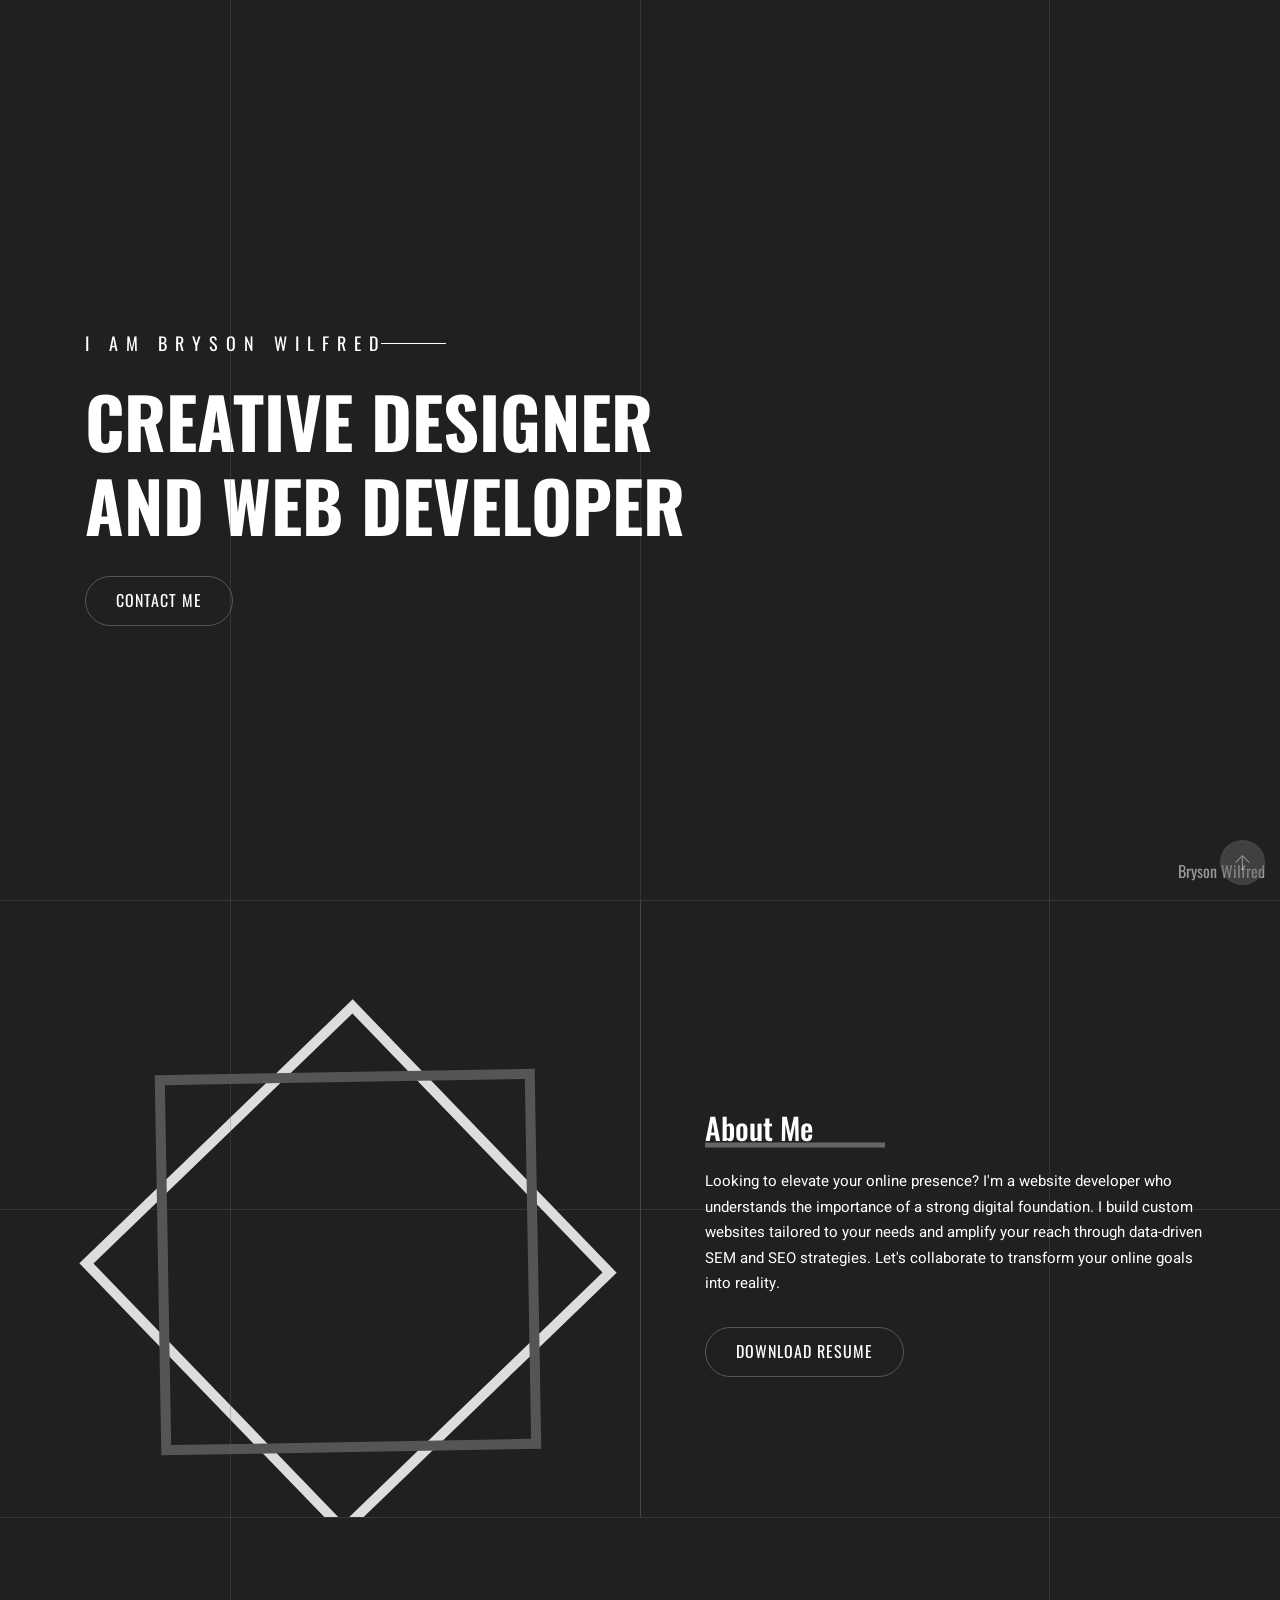
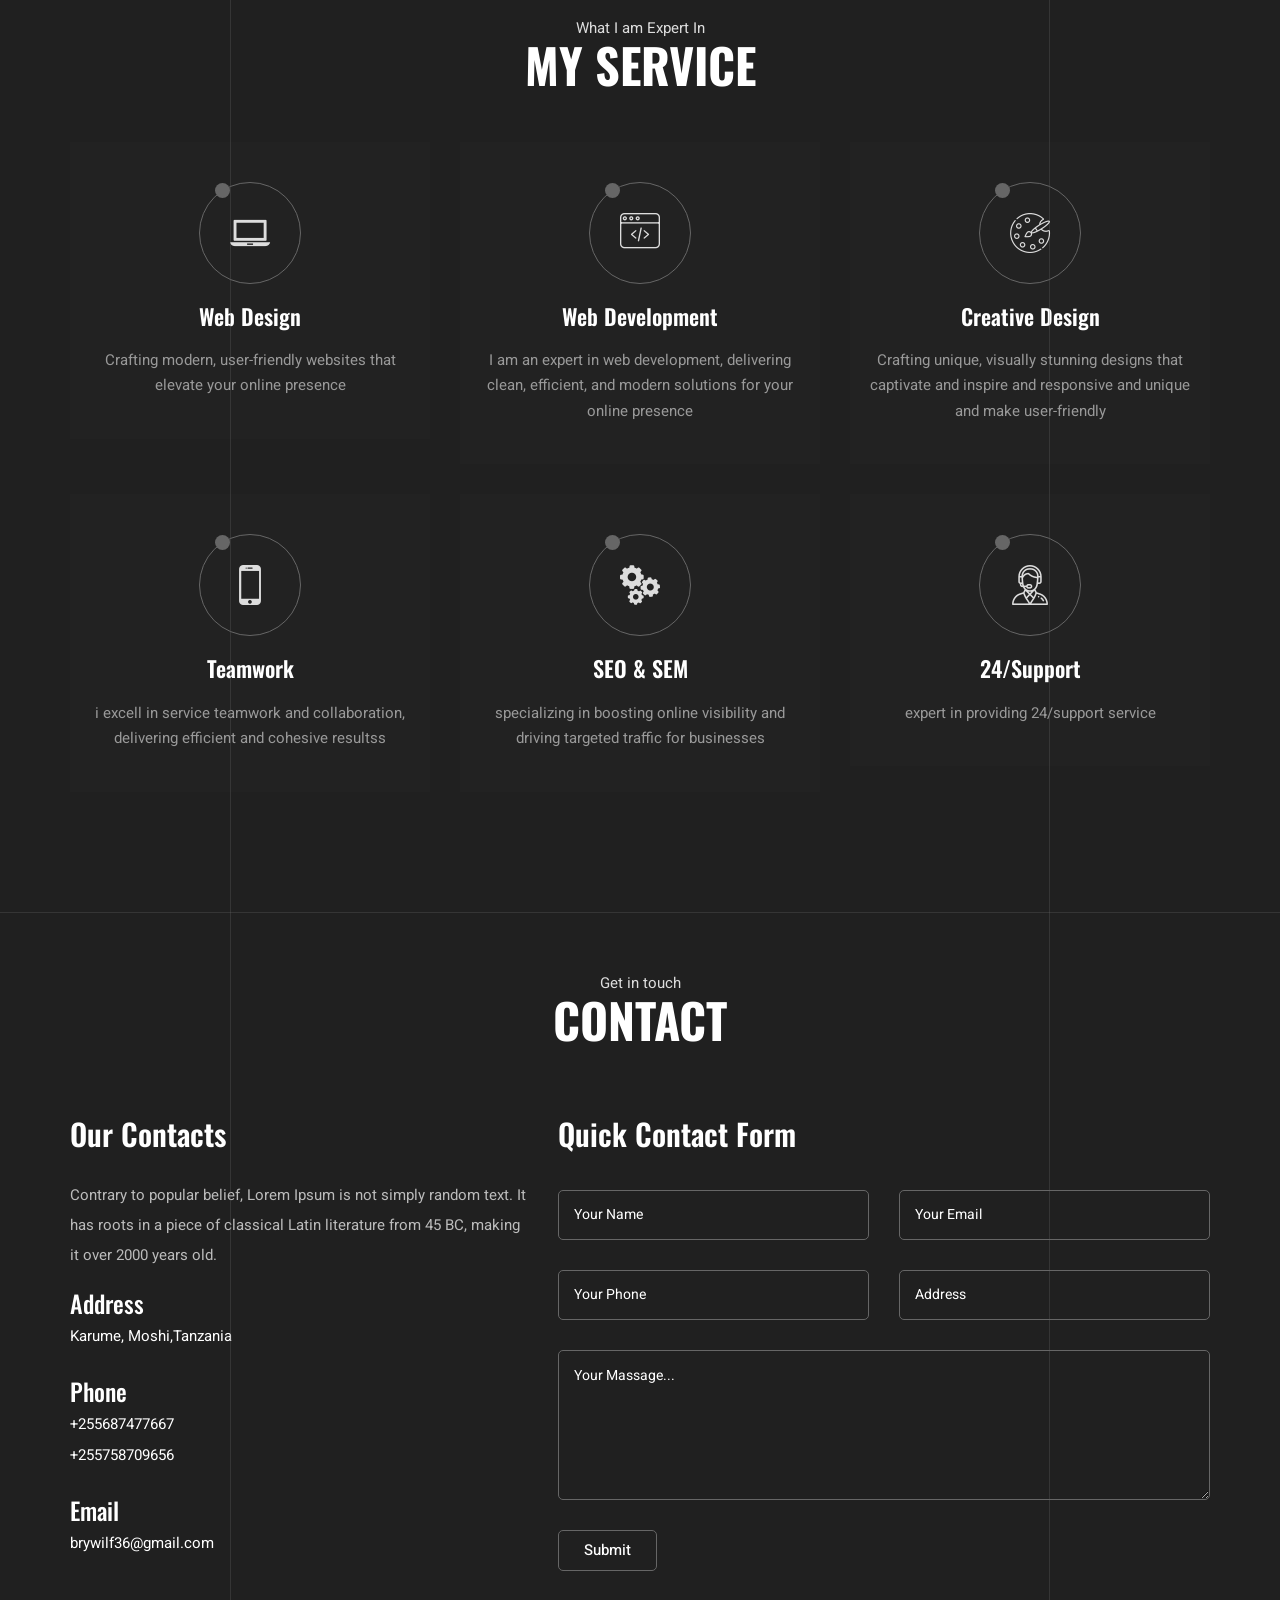
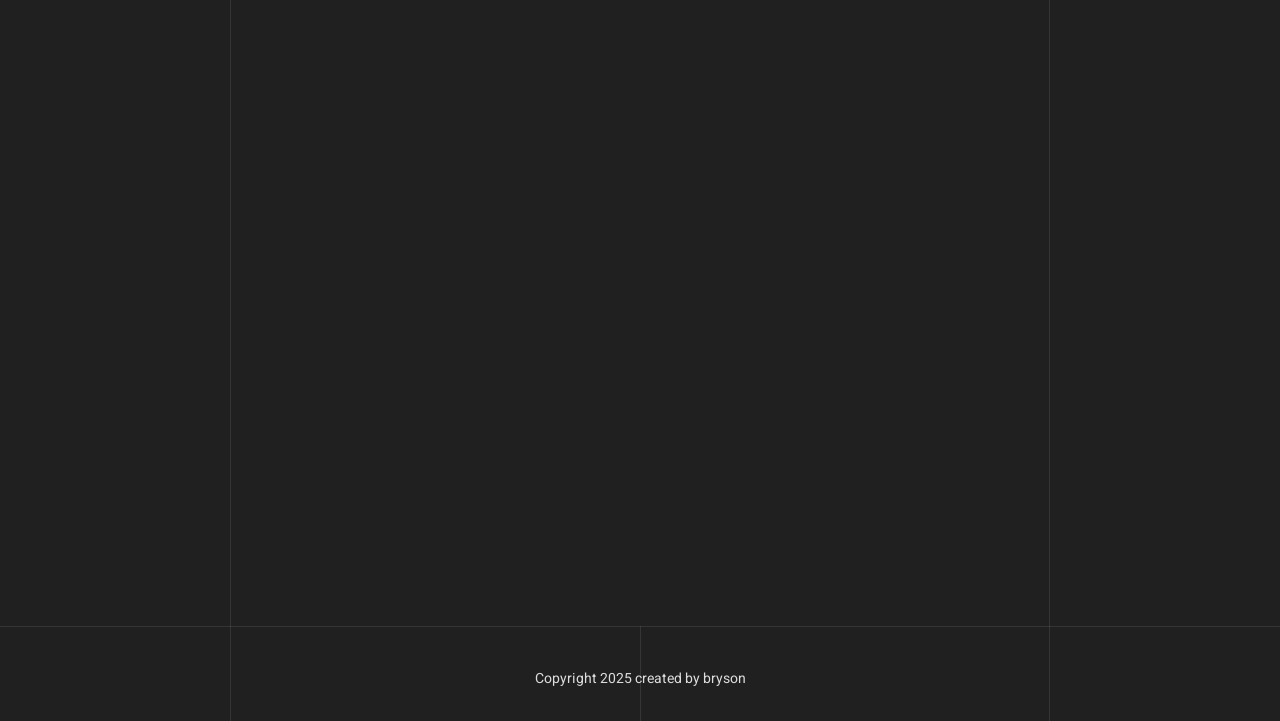
==== commit 3d45f100: "Update index.html" ====
--- a/index.html
+++ b/index.html
@@ -304,8 +304,9 @@
                                         </div>
                                     </div>
                                     <div class="clearfix error-handling-messages">
-                                        <div id="success">Thank you</div>
+                                       <!-- <div id="success">Thank you</div>
                                         <div id="error"> Error occurred while sending email. Please try again later. </div>
+                                        -->
                                     </div>
                                 </form>
                             </div>
